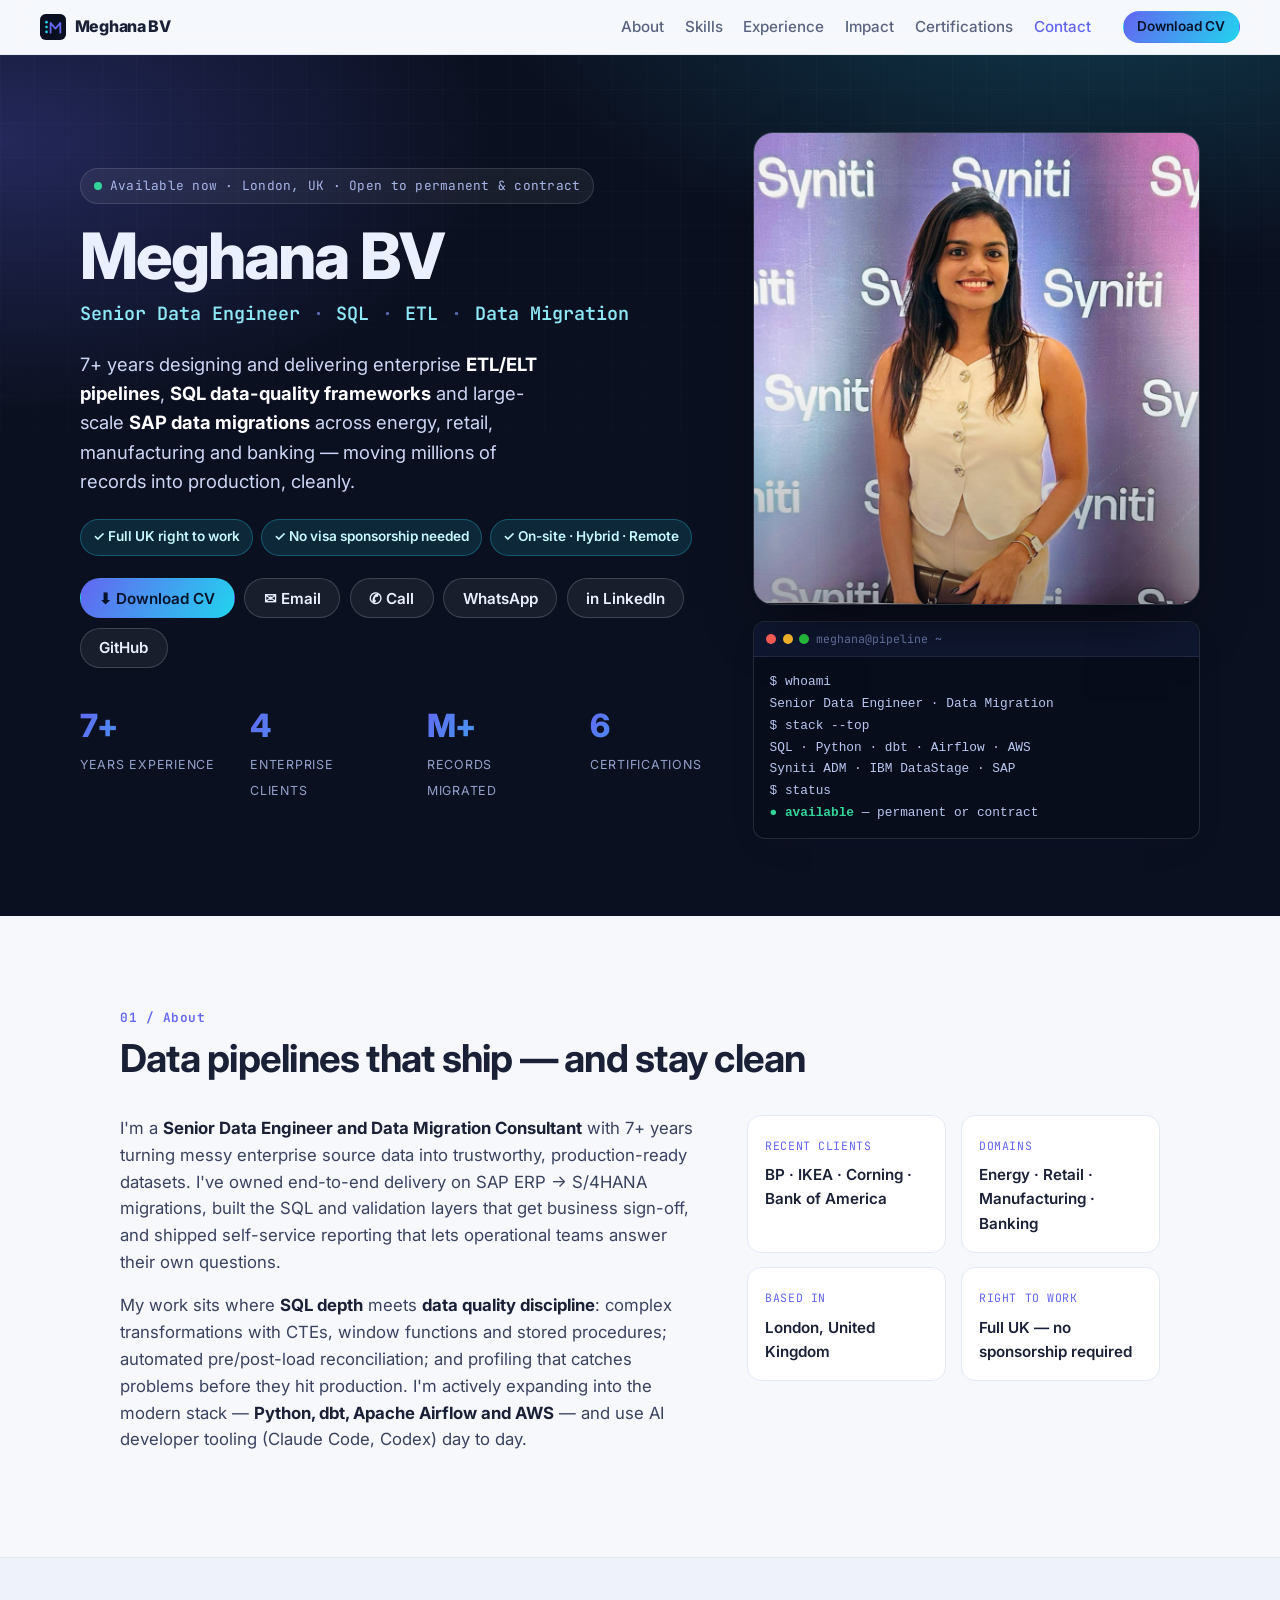
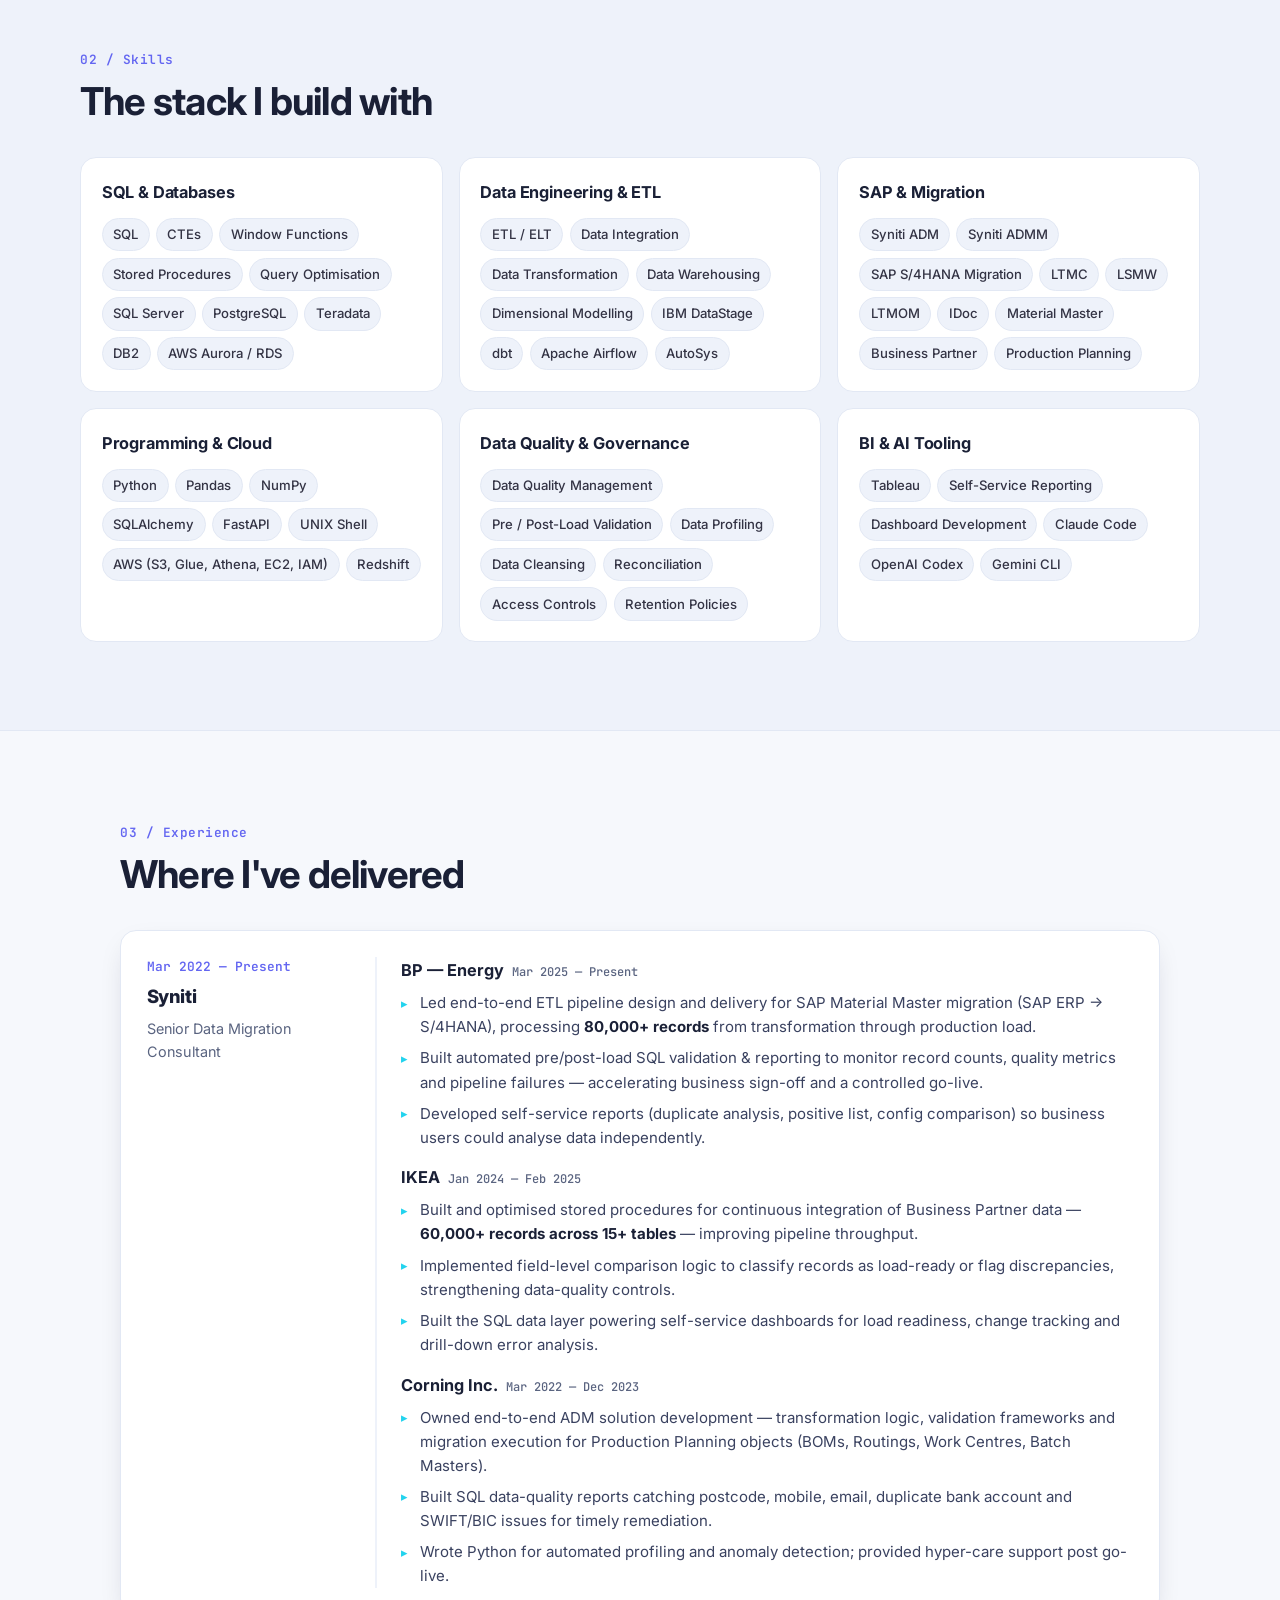
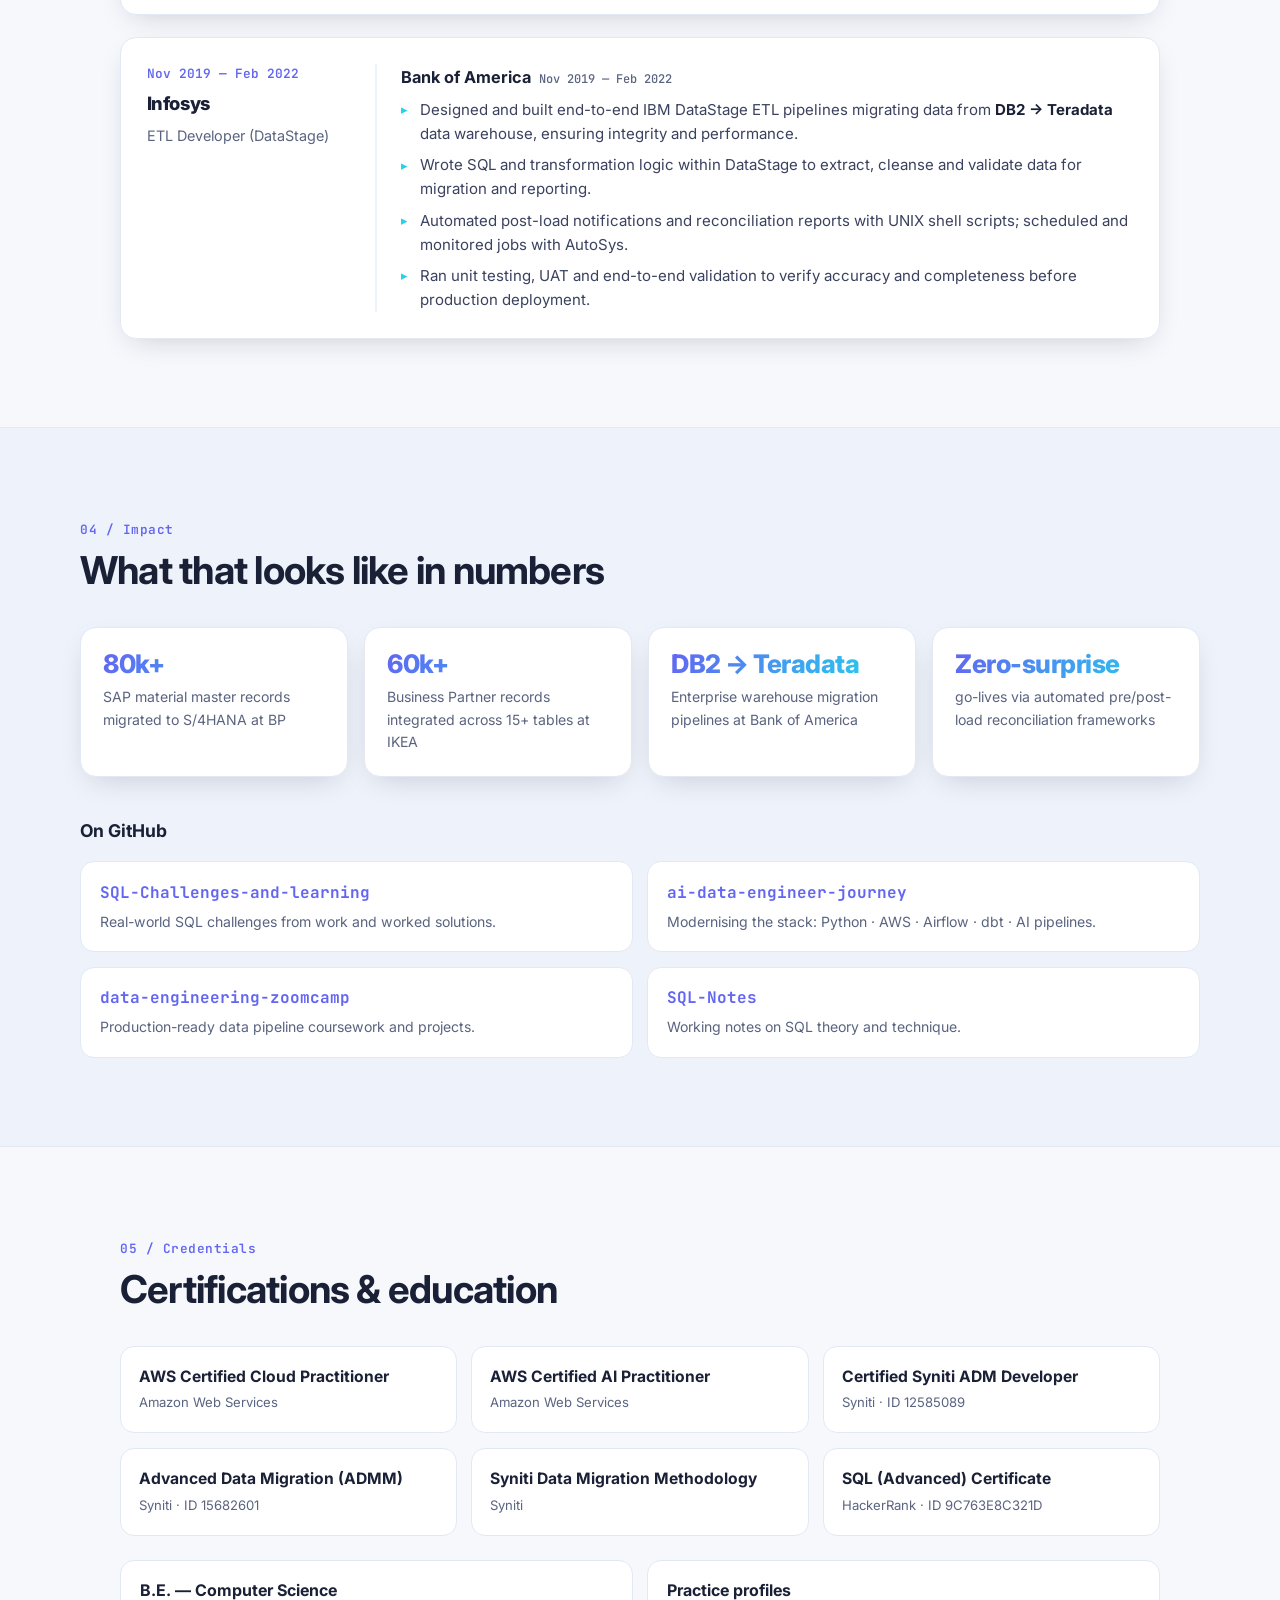
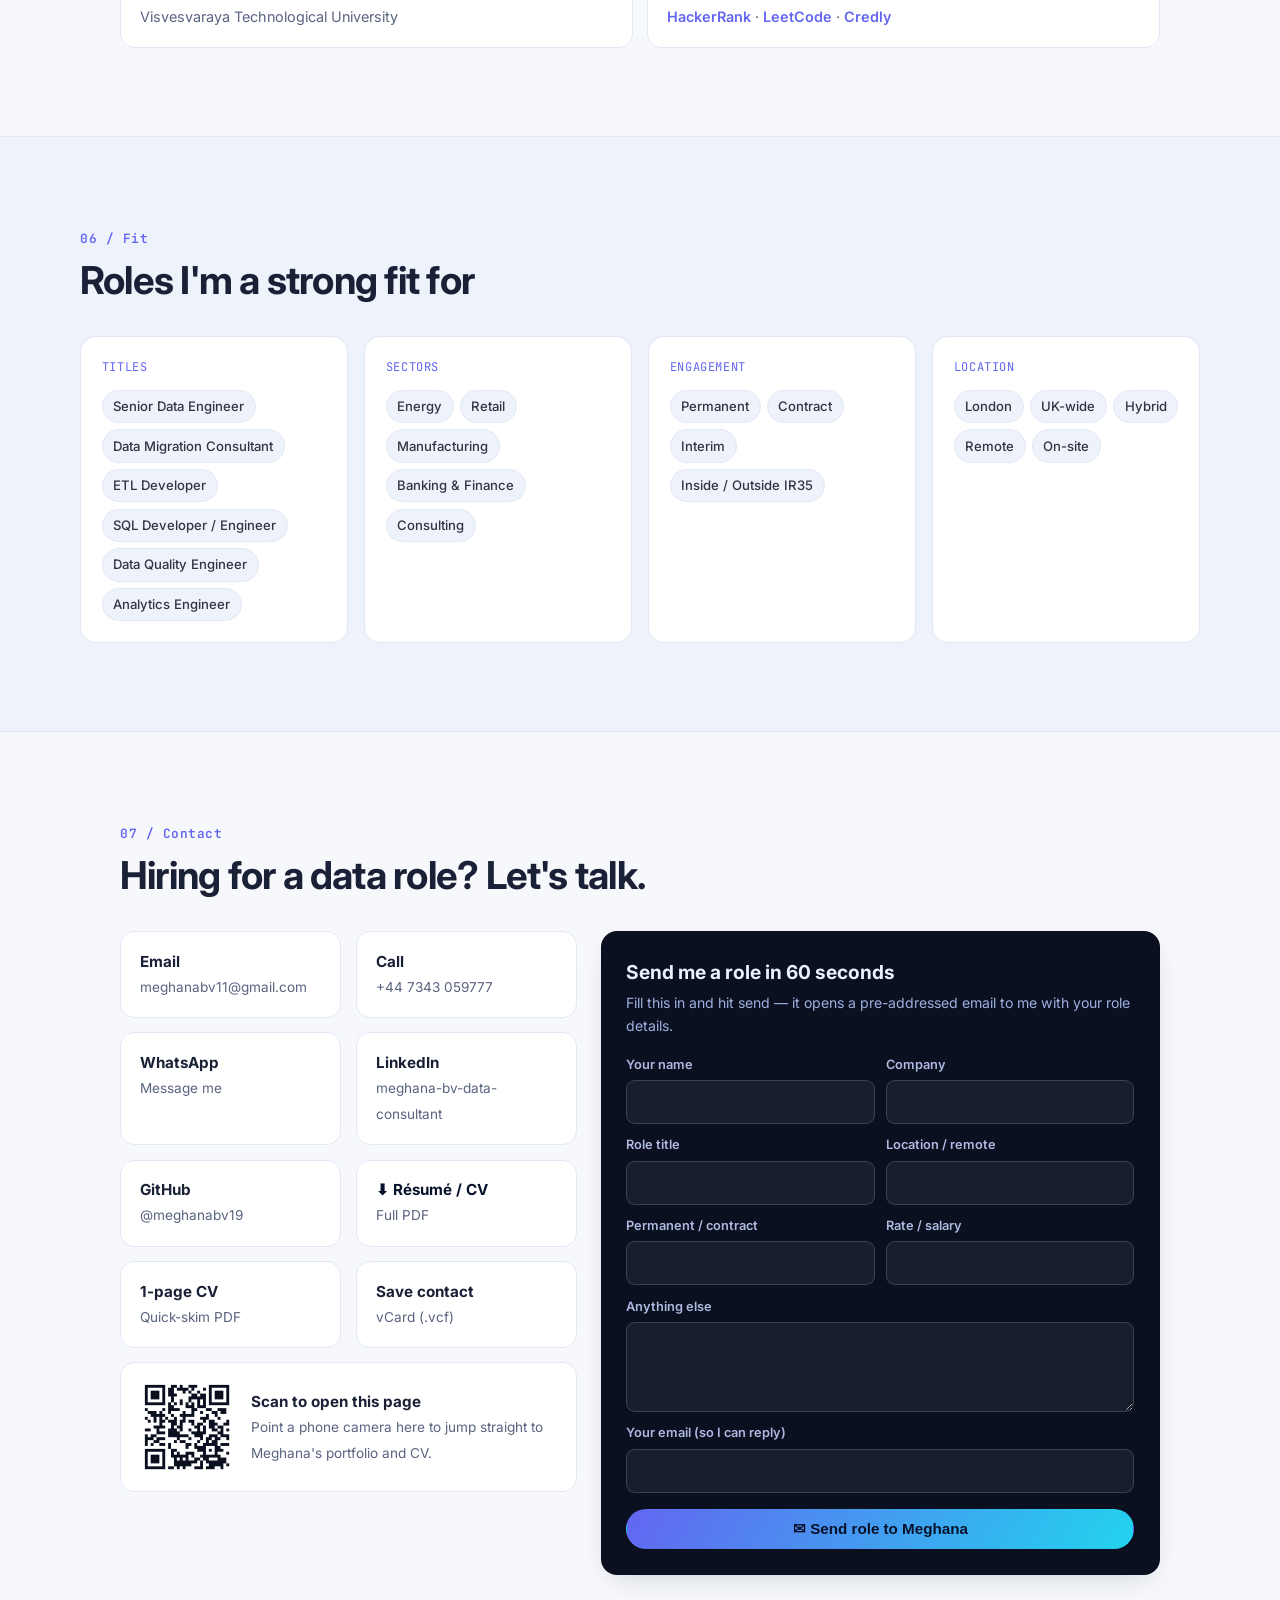
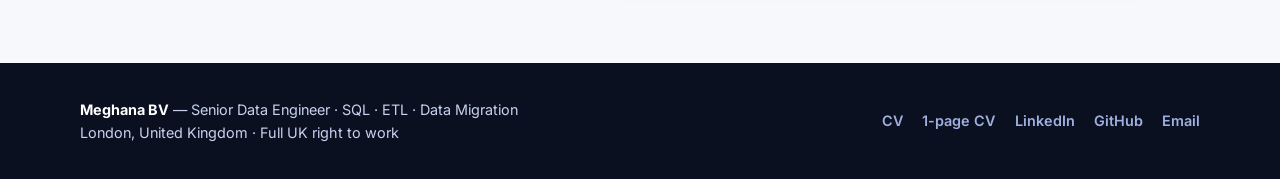
==== index.html @ e67a851d "Revert hero tagline to original wording (per request) Co-Authored-By: Claude Opus 4.8 <noreply@anthr" ====
<!doctype html>
<html lang="en">
<head>
  <meta charset="utf-8">
  <meta name="viewport" content="width=device-width, initial-scale=1">
  <meta name="theme-color" content="#0b1020">

  <title>Meghana BV | Senior Data Engineer — SQL · ETL · Data Migration | London</title>
  <meta name="description" content="Meghana BV — Senior Data Engineer & Data Migration Consultant, London. 7+ years building enterprise ETL/ELT pipelines, SQL data-quality frameworks and large-scale SAP data migrations (BP, IKEA, Corning, Bank of America). SQL, Python, dbt, Airflow, AWS, Syniti ADM, IBM DataStage. Full UK right to work — no visa sponsorship required. Available for permanent or contract roles UK-wide.">
  <meta name="author" content="Meghana BV">
  <meta name="keywords" content="Senior Data Engineer London, Data Migration Consultant London, ETL Developer London, SQL Engineer, SQL Developer, Data Engineer UK, Syniti ADM, Syniti ADMM, SAP Data Migration, SAP S/4HANA migration, IBM DataStage, dbt, Apache Airflow, AWS Glue, PostgreSQL, SQL Server, Teradata, Python data engineer, data quality engineer, data warehouse engineer, contract data engineer London, permanent data engineer, immediate start, no sponsorship required, Meghana BV, Meghana Bangalore Vijay Kumar">
  <link rel="canonical" href="https://meghanabv19.github.io/">

  <!-- Search engine verification — paste tokens between the quotes after registering -->
  <meta name="google-site-verification" content="PASTE_GOOGLE_SEARCH_CONSOLE_TOKEN">
  <meta name="msvalidate.01" content="PASTE_BING_WEBMASTER_TOKEN">

  <!-- Open Graph -->
  <meta property="og:type" content="profile">
  <meta property="og:title" content="Meghana BV — Senior Data Engineer (SQL · ETL · Data Migration)">
  <meta property="og:description" content="7+ years building enterprise ETL/ELT pipelines and large-scale SAP data migrations. SQL, Python, dbt, Airflow, AWS. London-based, full UK right to work. Open to permanent & contract roles.">
  <meta property="og:url" content="https://meghanabv19.github.io/">
  <meta property="og:image" content="https://meghanabv19.github.io/assets/icons/og-image.png">
  <meta property="og:image:type" content="image/png">
  <meta property="og:image:width" content="1200">
  <meta property="og:image:height" content="630">
  <meta property="og:image:alt" content="Meghana BV — Senior Data Engineer. SQL, ETL and enterprise data migration. London, open to opportunities.">
  <meta property="profile:first_name" content="Meghana">
  <meta property="profile:last_name" content="BV">
  <meta property="profile:username" content="meghanabv19">
  <meta property="og:locale" content="en_GB">
  <meta property="og:site_name" content="Meghana BV — Portfolio">

  <!-- Twitter -->
  <meta name="twitter:card" content="summary_large_image">
  <meta name="twitter:title" content="Meghana BV — Senior Data Engineer (SQL · ETL · Data Migration)">
  <meta name="twitter:description" content="7+ years of enterprise ETL/ELT pipelines and SAP data migration. SQL, Python, dbt, Airflow, AWS. London. Open to opportunities.">
  <meta name="twitter:image" content="https://meghanabv19.github.io/assets/icons/og-image.png">

  <link rel="icon" type="image/svg+xml" href="assets/icons/favicon.svg">
  <link rel="icon" type="image/png" sizes="32x32" href="assets/icons/favicon-32.png">
  <link rel="icon" href="favicon.ico" sizes="any">
  <link rel="apple-touch-icon" sizes="180x180" href="assets/icons/apple-touch-icon.png">
  <link rel="manifest" href="site.webmanifest">

  <!-- Search-engine signals -->
  <meta name="robots" content="index, follow, max-image-preview:large, max-snippet:-1, max-video-preview:-1">
  <meta name="googlebot" content="index, follow, max-image-preview:large, max-snippet:-1">
  <meta name="rating" content="General">
  <meta name="referrer" content="strict-origin-when-cross-origin">
  <meta name="language" content="English">
  <meta http-equiv="content-language" content="en-GB">
  <meta name="geo.region" content="GB-LND">
  <meta name="geo.placename" content="London, United Kingdom">
  <meta name="geo.position" content="51.5074;-0.1278">
  <meta name="ICBM" content="51.5074, -0.1278">

  <link rel="me" href="https://www.linkedin.com/in/meghana-bv-data-consultant/">
  <link rel="me" href="https://github.com/meghanabv19">
  <link rel="alternate" type="application/rss+xml" title="Meghana BV — availability feed" href="feed.xml">

  <link rel="preconnect" href="https://fonts.googleapis.com">
  <link rel="preconnect" href="https://fonts.gstatic.com" crossorigin>
  <link href="https://fonts.googleapis.com/css2?family=Inter:wght@400;500;600;700;800&family=JetBrains+Mono:wght@500;600;700&display=swap" rel="stylesheet">

  <link rel="stylesheet" href="styles.css?v=20260725c">

  <!-- JSON-LD: Person -->
  <script type="application/ld+json">
  {
    "@context": "https://schema.org",
    "@type": "Person",
    "@id": "https://meghanabv19.github.io/#meghana",
    "name": "Meghana BV",
    "givenName": "Meghana",
    "familyName": "BV",
    "alternateName": ["Meghana Bangalore Vijay Kumar", "Meghana B V"],
    "honorificSuffix": "BE (Computer Science)",
    "jobTitle": "Senior Data Engineer",
    "description": "Senior Data Engineer and Data Migration Consultant with 7+ years designing, building and optimising enterprise ETL/ELT pipelines, SQL data-quality frameworks and large-scale SAP data migrations across energy, retail, manufacturing and banking. Expert in SQL (CTEs, window functions, stored procedures, query optimisation) across SQL Server, PostgreSQL, Teradata and DB2. Skilled in Syniti ADM/ADMM, IBM DataStage, Python, dbt, Apache Airflow and AWS. Full right to work in the UK, no visa sponsorship required.",
    "image": "https://meghanabv19.github.io/assets/meghana-portrait.jpg",
    "email": "mailto:meghanabv11@gmail.com",
    "telephone": "+44-7343-059777",
    "url": "https://meghanabv19.github.io/",
    "gender": "Female",
    "nationality": { "@type": "Country", "name": "India" },
    "homeLocation": { "@type": "Place", "name": "London, United Kingdom" },
    "knowsLanguage": ["English", "Kannada", "Hindi"],
    "sameAs": [
      "https://www.linkedin.com/in/meghana-bv-data-consultant/",
      "https://github.com/meghanabv19",
      "https://www.credly.com/users/meghanabv/badges/credly",
      "https://www.hackerrank.com/profile/meghanabv11",
      "https://leetcode.com/u/meghanabv/"
    ],
    "worksFor": { "@type": "Organization", "name": "Syniti" },
    "alumniOf": { "@type": "EducationalOrganization", "name": "Visvesvaraya Technological University" },
    "knowsAbout": ["SQL", "ETL", "ELT", "Data Migration", "Data Warehousing", "Syniti ADM", "IBM DataStage", "SAP S/4HANA Migration", "Python", "dbt", "Apache Airflow", "AWS", "Data Quality", "Data Governance"],
    "address": { "@type": "PostalAddress", "addressLocality": "London", "addressCountry": "GB" }
  }
  </script>

  <!-- JSON-LD: the open candidate as a JobPosting-style seeking signal -->
  <script type="application/ld+json">
  {
    "@context": "https://schema.org",
    "@type": "WebSite",
    "url": "https://meghanabv19.github.io/",
    "name": "Meghana BV — Senior Data Engineer",
    "inLanguage": "en-GB",
    "about": { "@id": "https://meghanabv19.github.io/#meghana" }
  }
  </script>

  <!-- JSON-LD: FAQ (rich snippets for recruiter questions) -->
  <script type="application/ld+json">
  {
    "@context": "https://schema.org",
    "@type": "FAQPage",
    "mainEntity": [
      { "@type": "Question", "name": "Does Meghana need visa sponsorship to work in the UK?",
        "acceptedAnswer": { "@type": "Answer", "text": "No. Meghana has full right to work in the UK and does not require visa sponsorship." } },
      { "@type": "Question", "name": "How many years of experience does Meghana have?",
        "acceptedAnswer": { "@type": "Answer", "text": "7+ years across enterprise ETL/ELT development, SQL engineering and large-scale SAP data migration for BP, IKEA, Corning and Bank of America." } },
      { "@type": "Question", "name": "What are Meghana's core skills?",
        "acceptedAnswer": { "@type": "Answer", "text": "Advanced SQL (CTEs, window functions, stored procedures, query optimisation), ETL/ELT, Syniti ADM/ADMM, IBM DataStage, SAP data migration, Python, dbt, Apache Airflow and AWS." } },
      { "@type": "Question", "name": "Is Meghana open to contract or permanent roles?",
        "acceptedAnswer": { "@type": "Answer", "text": "Both. Meghana is open to permanent and contract data engineering roles across the UK, on-site, hybrid or remote." } }
    ]
  }
  </script>
</head>
<body>

<!-- NAV -->
<header class="nav" id="top">
  <a class="nav__brand" href="#top">
    <span class="nav__logo" aria-hidden="true">
      <svg viewBox="0 0 64 64" width="26" height="26"><rect width="64" height="64" rx="14" fill="#0b1020"/><circle cx="16" cy="20" r="3.2" fill="#22d3ee"/><circle cx="16" cy="32" r="3.2" fill="#22d3ee"/><circle cx="16" cy="44" r="3.2" fill="#22d3ee"/><path d="M26 46 V22 L38 36 L50 22 V46" fill="none" stroke="#6366f1" stroke-width="4.4" stroke-linecap="round" stroke-linejoin="round"/></svg>
    </span>
    <span>Meghana BV</span>
  </a>
  <nav class="nav__links" aria-label="Primary">
    <a href="#about">About</a>
    <a href="#skills">Skills</a>
    <a href="#experience">Experience</a>
    <a href="#impact">Impact</a>
    <a href="#certs">Certifications</a>
    <a href="#contact">Contact</a>
  </nav>
  <a class="btn btn--sm btn--accent" href="cv/Meghana-BV-CV.pdf" download>Download CV</a>
</header>

<main>

  <!-- HERO -->
  <section class="hero">
    <div class="hero__grid">
      <div class="hero__intro">
        <p class="eyebrow"><span class="dot"></span> Available now · London, UK · Open to permanent &amp; contract</p>
        <h1>Meghana BV</h1>
        <p class="hero__title">Senior Data Engineer <span>·</span> SQL <span>·</span> ETL <span>·</span> Data Migration</p>
        <p class="hero__lede">
          7+ years designing and delivering enterprise <strong>ETL/ELT pipelines</strong>,
          <strong>SQL data-quality frameworks</strong> and large-scale <strong>SAP data migrations</strong>
          across energy, retail, manufacturing and banking — moving millions of records into production, cleanly.
        </p>

        <ul class="badges">
          <li>✓ Full UK right to work</li>
          <li>✓ No visa sponsorship needed</li>
          <li>✓ On-site · Hybrid · Remote</li>
        </ul>

        <div class="cta-row">
          <a class="btn btn--accent" href="cv/Meghana-BV-CV.pdf" download>⬇ Download CV</a>
          <a class="btn" href="mailto:meghanabv11@gmail.com?subject=Data%20Engineering%20role%20for%20Meghana">✉ Email</a>
          <a class="btn" href="tel:+447343059777">✆ Call</a>
          <a class="btn" href="https://wa.me/447343059777?text=Hi%20Meghana%2C%20we%27re%20hiring%20for%20a%20data%20role" target="_blank" rel="noopener">WhatsApp</a>
          <a class="btn" href="https://www.linkedin.com/in/meghana-bv-data-consultant/" target="_blank" rel="noopener">in LinkedIn</a>
          <a class="btn" href="https://github.com/meghanabv19" target="_blank" rel="noopener">GitHub</a>
        </div>

        <div class="stats">
          <div class="stat"><b>7+</b><span>years experience</span></div>
          <div class="stat"><b>4</b><span>enterprise clients</span></div>
          <div class="stat"><b>M+</b><span>records migrated</span></div>
          <div class="stat"><b>6</b><span>certifications</span></div>
        </div>
      </div>

      <aside class="hero__aside">
        <figure class="portrait">
          <img src="assets/meghana-portrait.jpg" alt="Meghana BV, Senior Data Engineer" width="946" height="1000" fetchpriority="high">
        </figure>
        <div class="terminal" aria-hidden="true">
          <div class="terminal__bar"><span></span><span></span><span></span> meghana@pipeline ~ </div>
<pre class="terminal__body">$ whoami
Senior Data Engineer · Data Migration
$ stack --top
SQL · Python · dbt · Airflow · AWS
Syniti ADM · IBM DataStage · SAP
$ status
<span class="ok">● available</span> — permanent or contract</pre>
        </div>
      </aside>
    </div>
  </section>

  <!-- ABOUT -->
  <section id="about" class="section">
    <div class="section__head">
      <span class="kicker">01 / About</span>
      <h2>Data pipelines that ship — and stay clean</h2>
    </div>
    <div class="about">
      <div class="about__lede">
        <p>
          I'm a <strong>Senior Data Engineer and Data Migration Consultant</strong> with 7+ years turning messy
          enterprise source data into trustworthy, production-ready datasets. I've owned end-to-end delivery on
          SAP ERP → S/4HANA migrations, built the SQL and validation layers that get business sign-off, and shipped
          self-service reporting that lets operational teams answer their own questions.
        </p>
        <p>
          My work sits where <strong>SQL depth</strong> meets <strong>data quality discipline</strong>: complex
          transformations with CTEs, window functions and stored procedures; automated pre/post-load reconciliation;
          and profiling that catches problems before they hit production. I'm actively expanding into the modern
          stack — <strong>Python, dbt, Apache Airflow and AWS</strong> — and use AI developer tooling
          (Claude Code, Codex) day to day.
        </p>
      </div>
      <div class="about__cards">
        <div class="mini">
          <span class="mini__label">Recent clients</span>
          <p>BP · IKEA · Corning · Bank of America</p>
        </div>
        <div class="mini">
          <span class="mini__label">Domains</span>
          <p>Energy · Retail · Manufacturing · Banking</p>
        </div>
        <div class="mini">
          <span class="mini__label">Based in</span>
          <p>London, United Kingdom</p>
        </div>
        <div class="mini">
          <span class="mini__label">Right to work</span>
          <p>Full UK — no sponsorship required</p>
        </div>
      </div>
    </div>
  </section>

  <!-- SKILLS -->
  <section id="skills" class="section section--alt">
    <div class="section__head">
      <span class="kicker">02 / Skills</span>
      <h2>The stack I build with</h2>
    </div>
    <div class="skills">
      <div class="skillcard">
        <h3>SQL &amp; Databases</h3>
        <ul class="pills">
          <li>SQL</li><li>CTEs</li><li>Window Functions</li><li>Stored Procedures</li><li>Query Optimisation</li>
          <li>SQL Server</li><li>PostgreSQL</li><li>Teradata</li><li>DB2</li><li>AWS Aurora / RDS</li>
        </ul>
      </div>
      <div class="skillcard">
        <h3>Data Engineering &amp; ETL</h3>
        <ul class="pills">
          <li>ETL / ELT</li><li>Data Integration</li><li>Data Transformation</li><li>Data Warehousing</li>
          <li>Dimensional Modelling</li><li>IBM DataStage</li><li>dbt</li><li>Apache Airflow</li><li>AutoSys</li>
        </ul>
      </div>
      <div class="skillcard">
        <h3>SAP &amp; Migration</h3>
        <ul class="pills">
          <li>Syniti ADM</li><li>Syniti ADMM</li><li>SAP S/4HANA Migration</li><li>LTMC</li><li>LSMW</li>
          <li>LTMOM</li><li>IDoc</li><li>Material Master</li><li>Business Partner</li><li>Production Planning</li>
        </ul>
      </div>
      <div class="skillcard">
        <h3>Programming &amp; Cloud</h3>
        <ul class="pills">
          <li>Python</li><li>Pandas</li><li>NumPy</li><li>SQLAlchemy</li><li>FastAPI</li>
          <li>UNIX Shell</li><li>AWS (S3, Glue, Athena, EC2, IAM)</li><li>Redshift</li>
        </ul>
      </div>
      <div class="skillcard">
        <h3>Data Quality &amp; Governance</h3>
        <ul class="pills">
          <li>Data Quality Management</li><li>Pre / Post-Load Validation</li><li>Data Profiling</li>
          <li>Data Cleansing</li><li>Reconciliation</li><li>Access Controls</li><li>Retention Policies</li>
        </ul>
      </div>
      <div class="skillcard">
        <h3>BI &amp; AI Tooling</h3>
        <ul class="pills">
          <li>Tableau</li><li>Self-Service Reporting</li><li>Dashboard Development</li>
          <li>Claude Code</li><li>OpenAI Codex</li><li>Gemini CLI</li>
        </ul>
      </div>
    </div>
  </section>

  <!-- EXPERIENCE -->
  <section id="experience" class="section">
    <div class="section__head">
      <span class="kicker">03 / Experience</span>
      <h2>Where I've delivered</h2>
    </div>
    <div class="timeline">

      <article class="tl">
        <div class="tl__meta">
          <span class="tl__date">Mar 2022 — Present</span>
          <span class="tl__co">Syniti</span>
          <span class="tl__role">Senior Data Migration Consultant</span>
        </div>
        <div class="tl__body">
          <h3>BP — Energy <span class="tl__when">Mar 2025 — Present</span></h3>
          <ul>
            <li>Led end-to-end ETL pipeline design and delivery for SAP Material Master migration (SAP ERP → S/4HANA), processing <strong>80,000+ records</strong> from transformation through production load.</li>
            <li>Built automated pre/post-load SQL validation &amp; reporting to monitor record counts, quality metrics and pipeline failures — accelerating business sign-off and a controlled go-live.</li>
            <li>Developed self-service reports (duplicate analysis, positive list, config comparison) so business users could analyse data independently.</li>
          </ul>
          <h3>IKEA <span class="tl__when">Jan 2024 — Feb 2025</span></h3>
          <ul>
            <li>Built and optimised stored procedures for continuous integration of Business Partner data — <strong>60,000+ records across 15+ tables</strong> — improving pipeline throughput.</li>
            <li>Implemented field-level comparison logic to classify records as load-ready or flag discrepancies, strengthening data-quality controls.</li>
            <li>Built the SQL data layer powering self-service dashboards for load readiness, change tracking and drill-down error analysis.</li>
          </ul>
          <h3>Corning Inc. <span class="tl__when">Mar 2022 — Dec 2023</span></h3>
          <ul>
            <li>Owned end-to-end ADM solution development — transformation logic, validation frameworks and migration execution for Production Planning objects (BOMs, Routings, Work Centres, Batch Masters).</li>
            <li>Built SQL data-quality reports catching postcode, mobile, email, duplicate bank account and SWIFT/BIC issues for timely remediation.</li>
            <li>Wrote Python for automated profiling and anomaly detection; provided hyper-care support post go-live.</li>
          </ul>
        </div>
      </article>

      <article class="tl">
        <div class="tl__meta">
          <span class="tl__date">Nov 2019 — Feb 2022</span>
          <span class="tl__co">Infosys</span>
          <span class="tl__role">ETL Developer (DataStage)</span>
        </div>
        <div class="tl__body">
          <h3>Bank of America <span class="tl__when">Nov 2019 — Feb 2022</span></h3>
          <ul>
            <li>Designed and built end-to-end IBM DataStage ETL pipelines migrating data from <strong>DB2 → Teradata</strong> data warehouse, ensuring integrity and performance.</li>
            <li>Wrote SQL and transformation logic within DataStage to extract, cleanse and validate data for migration and reporting.</li>
            <li>Automated post-load notifications and reconciliation reports with UNIX shell scripts; scheduled and monitored jobs with AutoSys.</li>
            <li>Ran unit testing, UAT and end-to-end validation to verify accuracy and completeness before production deployment.</li>
          </ul>
        </div>
      </article>

    </div>
  </section>

  <!-- IMPACT -->
  <section id="impact" class="section section--alt">
    <div class="section__head">
      <span class="kicker">04 / Impact</span>
      <h2>What that looks like in numbers</h2>
    </div>
    <div class="impact">
      <div class="metric"><b>80k+</b><p>SAP material master records migrated to S/4HANA at BP</p></div>
      <div class="metric"><b>60k+</b><p>Business Partner records integrated across 15+ tables at IKEA</p></div>
      <div class="metric"><b>DB2 → Teradata</b><p>Enterprise warehouse migration pipelines at Bank of America</p></div>
      <div class="metric"><b>Zero-surprise</b><p>go-lives via automated pre/post-load reconciliation frameworks</p></div>
    </div>

    <div class="repos">
      <h3 class="repos__title">On GitHub</h3>
      <div class="repos__grid">
        <a class="repo" href="https://github.com/meghanabv19/SQL-Challenges-and-learning" target="_blank" rel="noopener">
          <span class="repo__name">SQL-Challenges-and-learning</span>
          <span class="repo__desc">Real-world SQL challenges from work and worked solutions.</span>
        </a>
        <a class="repo" href="https://github.com/meghanabv19/ai-data-engineer-journey" target="_blank" rel="noopener">
          <span class="repo__name">ai-data-engineer-journey</span>
          <span class="repo__desc">Modernising the stack: Python · AWS · Airflow · dbt · AI pipelines.</span>
        </a>
        <a class="repo" href="https://github.com/meghanabv19/data-engineering-zoomcamp" target="_blank" rel="noopener">
          <span class="repo__name">data-engineering-zoomcamp</span>
          <span class="repo__desc">Production-ready data pipeline coursework and projects.</span>
        </a>
        <a class="repo" href="https://github.com/meghanabv19/SQL-Notes" target="_blank" rel="noopener">
          <span class="repo__name">SQL-Notes</span>
          <span class="repo__desc">Working notes on SQL theory and technique.</span>
        </a>
      </div>
    </div>
  </section>

  <!-- CERTIFICATIONS -->
  <section id="certs" class="section">
    <div class="section__head">
      <span class="kicker">05 / Credentials</span>
      <h2>Certifications &amp; education</h2>
    </div>
    <div class="certs">
      <a class="cert" href="https://www.credly.com/users/meghanabv/badges/credly" target="_blank" rel="noopener">
        <span class="cert__body"><b>AWS Certified Cloud Practitioner</b><i>Amazon Web Services</i></span></a>
      <a class="cert" href="https://www.credly.com/users/meghanabv/badges/credly" target="_blank" rel="noopener">
        <span class="cert__body"><b>AWS Certified AI Practitioner</b><i>Amazon Web Services</i></span></a>
      <a class="cert" href="https://www.credly.com/users/meghanabv/badges/credly" target="_blank" rel="noopener">
        <span class="cert__body"><b>Certified Syniti ADM Developer</b><i>Syniti · ID 12585089</i></span></a>
      <a class="cert" href="https://www.credly.com/users/meghanabv/badges/credly" target="_blank" rel="noopener">
        <span class="cert__body"><b>Advanced Data Migration (ADMM)</b><i>Syniti · ID 15682601</i></span></a>
      <a class="cert" href="https://www.credly.com/users/meghanabv/badges/credly" target="_blank" rel="noopener">
        <span class="cert__body"><b>Syniti Data Migration Methodology</b><i>Syniti</i></span></a>
      <a class="cert" href="https://www.hackerrank.com/profile/meghanabv11" target="_blank" rel="noopener">
        <span class="cert__body"><b>SQL (Advanced) Certificate</b><i>HackerRank · ID 9C763E8C321D</i></span></a>
    </div>
    <div class="edu">
      <div class="edu__card">
        <b>B.E. — Computer Science</b>
        <span>Visvesvaraya Technological University</span>
      </div>
      <div class="edu__card">
        <b>Practice profiles</b>
        <span>
          <a href="https://www.hackerrank.com/profile/meghanabv11" target="_blank" rel="noopener">HackerRank</a> ·
          <a href="https://leetcode.com/u/meghanabv/" target="_blank" rel="noopener">LeetCode</a> ·
          <a href="https://www.credly.com/users/meghanabv/badges/credly" target="_blank" rel="noopener">Credly</a>
        </span>
      </div>
    </div>
  </section>

  <!-- FIT -->
  <section class="section section--alt">
    <div class="section__head">
      <span class="kicker">06 / Fit</span>
      <h2>Roles I'm a strong fit for</h2>
    </div>
    <div class="fit">
      <div class="fit__col">
        <span class="fit__label">Titles</span>
        <ul class="pills">
          <li>Senior Data Engineer</li><li>Data Migration Consultant</li><li>ETL Developer</li>
          <li>SQL Developer / Engineer</li><li>Data Quality Engineer</li><li>Analytics Engineer</li>
        </ul>
      </div>
      <div class="fit__col">
        <span class="fit__label">Sectors</span>
        <ul class="pills">
          <li>Energy</li><li>Retail</li><li>Manufacturing</li><li>Banking &amp; Finance</li><li>Consulting</li>
        </ul>
      </div>
      <div class="fit__col">
        <span class="fit__label">Engagement</span>
        <ul class="pills">
          <li>Permanent</li><li>Contract</li><li>Interim</li><li>Inside / Outside IR35</li>
        </ul>
      </div>
      <div class="fit__col">
        <span class="fit__label">Location</span>
        <ul class="pills">
          <li>London</li><li>UK-wide</li><li>Hybrid</li><li>Remote</li><li>On-site</li>
        </ul>
      </div>
    </div>
  </section>

  <!-- CONTACT -->
  <section id="contact" class="section">
    <div class="section__head">
      <span class="kicker">07 / Contact</span>
      <h2>Hiring for a data role? Let's talk.</h2>
    </div>

    <div class="contact">
      <div class="contact__left">
      <div class="contact__cards">
        <a class="ccard" href="mailto:meghanabv11@gmail.com?subject=Data%20Engineering%20role%20for%20Meghana"><b>Email</b><span>meghanabv11@gmail.com</span></a>
        <a class="ccard" href="tel:+447343059777"><b>Call</b><span>+44 7343 059777</span></a>
        <a class="ccard" href="https://wa.me/447343059777?text=Hi%20Meghana%2C%20we%27re%20hiring" target="_blank" rel="noopener"><b>WhatsApp</b><span>Message me</span></a>
        <a class="ccard" href="https://www.linkedin.com/in/meghana-bv-data-consultant/" target="_blank" rel="noopener"><b>LinkedIn</b><span>meghana-bv-data-consultant</span></a>
        <a class="ccard" href="https://github.com/meghanabv19" target="_blank" rel="noopener"><b>GitHub</b><span>@meghanabv19</span></a>
        <a class="ccard ccard--accent" href="cv/Meghana-BV-CV.pdf" download><b>⬇ Résumé / CV</b><span>Full PDF</span></a>
        <a class="ccard" href="cv/Meghana-BV-CV-1page.pdf" download><b>1-page CV</b><span>Quick-skim PDF</span></a>
        <a class="ccard" href="assets/Meghana-BV.vcf" download><b>Save contact</b><span>vCard (.vcf)</span></a>
      </div>

      <div class="qr">
        <img src="assets/icons/qr-portfolio.png" alt="QR code linking to Meghana BV's portfolio" width="120" height="120">
        <div>
          <b>Scan to open this page</b>
          <span>Point a phone camera here to jump straight to Meghana's portfolio and CV.</span>
        </div>
      </div>
      </div>

      <form class="roleform" id="roleForm">
        <h3>Send me a role in 60 seconds</h3>
        <p class="roleform__hint">Fill this in and hit send — it opens a pre-addressed email to me with your role details.</p>
        <div class="roleform__grid">
          <label>Your name<input type="text" name="name" required></label>
          <label>Company<input type="text" name="company" required></label>
          <label>Role title<input type="text" name="role" required></label>
          <label>Location / remote<input type="text" name="location"></label>
          <label>Permanent / contract<input type="text" name="type"></label>
          <label>Rate / salary<input type="text" name="rate"></label>
        </div>
        <label class="roleform__full">Anything else<textarea name="notes" rows="3"></textarea></label>
        <label class="roleform__full">Your email (so I can reply)<input type="email" name="reply" required></label>
        <button type="submit" class="btn btn--accent">✉ Send role to Meghana</button>
      </form>
    </div>
  </section>

</main>

<footer class="footer">
  <div class="footer__inner">
    <div>
      <strong>Meghana BV</strong> — Senior Data Engineer · SQL · ETL · Data Migration<br>
      London, United Kingdom · Full UK right to work
    </div>
    <div class="footer__links">
      <a href="cv/Meghana-BV-CV.pdf" download>CV</a>
      <a href="cv/Meghana-BV-CV-1page.pdf" download>1-page CV</a>
      <a href="https://www.linkedin.com/in/meghana-bv-data-consultant/" target="_blank" rel="noopener">LinkedIn</a>
      <a href="https://github.com/meghanabv19" target="_blank" rel="noopener">GitHub</a>
      <a href="mailto:meghanabv11@gmail.com">Email</a>
    </div>
  </div>
</footer>

<script src="script.js?v=20260725c"></script>
</body>
</html>
---- styles.css ----
/* ============================================================
   Meghana BV — Senior Data Engineer portfolio
   Palette: midnight + indigo→cyan data accent
   ============================================================ */
:root{
  --ink:#0b1020;
  --ink-2:#111834;
  --ink-3:#1b2444;
  --panel:#ffffff;
  --bg:#f6f8fc;
  --bg-alt:#eef2fa;
  --text:#1a2036;
  --muted:#5a6480;
  --line:#e2e8f4;
  --accent:#6366f1;
  --accent-2:#22d3ee;
  --accent-ink:#0b1020;
  --grad:linear-gradient(120deg,#6366f1 0%,#22d3ee 100%);
  --radius:16px;
  --shadow:0 10px 30px -12px rgba(17,24,52,.22);
  --maxw:1120px;
}
*{margin:0;padding:0;box-sizing:border-box}
html{scroll-behavior:smooth}
body{
  font-family:'Inter',-apple-system,BlinkMacSystemFont,'Segoe UI',sans-serif;
  color:var(--text);background:var(--bg);line-height:1.6;
  -webkit-font-smoothing:antialiased;overflow-x:hidden;
}
a{color:inherit;text-decoration:none}
img{max-width:100%;display:block}
.mono{font-family:'JetBrains Mono',ui-monospace,monospace}

/* ---------- Buttons ---------- */
.btn{
  display:inline-flex;align-items:center;gap:.45em;
  padding:.72rem 1.15rem;border-radius:999px;
  font-weight:600;font-size:.95rem;line-height:1;
  border:1.5px solid var(--line);background:#fff;color:var(--text);
  transition:transform .15s ease,box-shadow .15s ease,border-color .15s,background .15s;
  white-space:nowrap;
}
.btn:hover{transform:translateY(-2px);box-shadow:var(--shadow);border-color:#c7d0e6}
.btn--accent{background:var(--grad);border-color:transparent;color:#07122b}
.btn--accent:hover{box-shadow:0 12px 26px -8px rgba(99,102,241,.55)}
.btn--sm{padding:.5rem .85rem;font-size:.85rem}

/* ---------- Nav ---------- */
.nav{
  position:sticky;top:0;z-index:50;
  display:flex;align-items:center;gap:1.5rem;
  padding:.7rem clamp(1rem,4vw,2.5rem);
  background:rgba(246,248,252,.82);backdrop-filter:saturate(160%) blur(12px);
  border-bottom:1px solid var(--line);
}
.nav__brand{display:flex;align-items:center;gap:.55rem;font-weight:800;letter-spacing:-.02em}
.nav__logo{display:inline-flex}
.nav__links{display:flex;gap:1.3rem;margin-left:auto;font-weight:500;font-size:.95rem}
.nav__links a{color:var(--muted);transition:color .15s}
.nav__links a:hover{color:var(--accent)}
.nav .btn{margin-left:.5rem}

/* ---------- Hero ---------- */
.hero{
  position:relative;color:#eaf0ff;
  background:
    radial-gradient(1000px 500px at 85% -10%,rgba(34,211,238,.22),transparent 60%),
    radial-gradient(900px 500px at 0% 10%,rgba(99,102,241,.28),transparent 55%),
    var(--ink);
  padding:clamp(2.5rem,6vw,5rem) clamp(1rem,4vw,2.5rem) clamp(3rem,6vw,5.5rem);
  overflow:hidden;
}
.hero::before{
  content:"";position:absolute;inset:0;pointer-events:none;opacity:.5;
  background-image:linear-gradient(rgba(255,255,255,.04) 1px,transparent 1px),
                   linear-gradient(90deg,rgba(255,255,255,.04) 1px,transparent 1px);
  background-size:34px 34px;mask-image:linear-gradient(180deg,#000,transparent 80%);
}
.hero__grid{
  position:relative;max-width:var(--maxw);margin:0 auto;
  display:grid;grid-template-columns:1.25fr .9fr;gap:clamp(1.5rem,4vw,3.5rem);align-items:center;
}
.eyebrow{
  display:inline-flex;align-items:center;gap:.5rem;
  font-family:'JetBrains Mono',monospace;font-size:.8rem;letter-spacing:.02em;
  color:#a9b6e8;background:rgba(255,255,255,.06);border:1px solid rgba(255,255,255,.12);
  padding:.4rem .8rem;border-radius:999px;margin-bottom:1.2rem;
}
.dot{width:8px;height:8px;border-radius:50%;background:#34d399;box-shadow:0 0 0 0 rgba(52,211,153,.6);animation:pulse 2s infinite}
@keyframes pulse{0%{box-shadow:0 0 0 0 rgba(52,211,153,.55)}70%{box-shadow:0 0 0 10px rgba(52,211,153,0)}100%{box-shadow:0 0 0 0 rgba(52,211,153,0)}}
.hero h1{font-size:clamp(2.6rem,6vw,4rem);line-height:1.02;letter-spacing:-.03em;font-weight:800}
.hero__title{
  font-family:'JetBrains Mono',monospace;margin-top:.7rem;
  font-size:clamp(.95rem,2vw,1.15rem);color:#8ee7f5;font-weight:600;
}
.hero__title span{color:#5566a8;margin:0 .1rem}
.hero__lede{margin-top:1.3rem;font-size:clamp(1rem,1.6vw,1.15rem);color:#cdd6f4;max-width:40ch}
.hero__lede strong{color:#fff;font-weight:700}
.badges{list-style:none;display:flex;flex-wrap:wrap;gap:.5rem;margin:1.4rem 0}
.badges li{font-size:.85rem;font-weight:600;color:#c7f9ff;background:rgba(34,211,238,.12);border:1px solid rgba(34,211,238,.3);padding:.4rem .75rem;border-radius:999px}
.cta-row{display:flex;flex-wrap:wrap;gap:.6rem;margin-top:.4rem}
.cta-row .btn{background:rgba(255,255,255,.06);border-color:rgba(255,255,255,.16);color:#eaf0ff}
.cta-row .btn:hover{background:rgba(255,255,255,.12)}
.cta-row .btn--accent{background:var(--grad);border-color:transparent;color:#07122b}
.stats{display:grid;grid-template-columns:repeat(4,auto);gap:clamp(1rem,3vw,2.2rem);margin-top:2rem;justify-content:start}
.stat b{display:block;font-size:clamp(1.5rem,3vw,2rem);font-weight:800;background:var(--grad);-webkit-background-clip:text;background-clip:text;color:transparent;letter-spacing:-.02em}
.stat span{font-size:.78rem;color:#93a0c8;text-transform:uppercase;letter-spacing:.06em}

.hero__aside{display:flex;flex-direction:column;gap:1rem}
.portrait{position:relative;border-radius:20px;overflow:hidden;border:1px solid rgba(255,255,255,.14);box-shadow:0 30px 60px -25px rgba(0,0,0,.7)}
.portrait::after{content:"";position:absolute;inset:0;background:linear-gradient(180deg,transparent 55%,rgba(11,16,32,.35))}
.portrait img{width:100%;height:100%;object-fit:cover;object-position:center 22%}
.terminal{background:#080d1c;border:1px solid rgba(255,255,255,.12);border-radius:12px;overflow:hidden;font-family:'JetBrains Mono',monospace;box-shadow:var(--shadow)}
.terminal__bar{display:flex;align-items:center;gap:.4rem;padding:.5rem .8rem;background:#0f1730;color:#6b78a8;font-size:.72rem;border-bottom:1px solid rgba(255,255,255,.08)}
.terminal__bar span{width:10px;height:10px;border-radius:50%;background:#2a3560}
.terminal__bar span:nth-child(1){background:#ff5f57}.terminal__bar span:nth-child(2){background:#febc2e}.terminal__bar span:nth-child(3){background:#28c840}
.terminal__body{padding:.9rem 1rem;font-size:.8rem;line-height:1.7;color:#b9c6ef;white-space:pre-wrap}
.terminal__body .ok{color:#34d399;font-weight:700}

/* ---------- Sections ---------- */
.section{max-width:var(--maxw);margin:0 auto;padding:clamp(3rem,7vw,5.5rem) clamp(1rem,4vw,2.5rem)}
.section--alt{max-width:none;background:var(--bg-alt);border-block:1px solid var(--line)}
.section--alt > *{max-width:var(--maxw);margin-inline:auto}
.section__head{margin-bottom:2.2rem}
.kicker{font-family:'JetBrains Mono',monospace;font-size:.8rem;font-weight:600;color:var(--accent);letter-spacing:.04em}
.section__head h2{font-size:clamp(1.6rem,3.5vw,2.4rem);letter-spacing:-.02em;margin-top:.5rem;line-height:1.1}

/* ---------- About ---------- */
.about{display:grid;grid-template-columns:1.4fr 1fr;gap:clamp(1.5rem,4vw,3rem);align-items:start}
.about__lede p{margin-bottom:1rem;color:#3a4260;font-size:1.05rem}
.about__lede strong{color:var(--text)}
.about__cards{display:grid;grid-template-columns:1fr 1fr;gap:.9rem}
.mini{background:#fff;border:1px solid var(--line);border-radius:14px;padding:1rem 1.1rem}
.mini__label{font-family:'JetBrains Mono',monospace;font-size:.72rem;text-transform:uppercase;letter-spacing:.05em;color:var(--accent)}
.mini p{margin-top:.35rem;font-weight:600;font-size:.95rem}

/* ---------- Skills ---------- */
.skills{display:grid;grid-template-columns:repeat(3,1fr);gap:1rem}
.skillcard{background:#fff;border:1px solid var(--line);border-radius:var(--radius);padding:1.3rem;transition:transform .15s,box-shadow .15s}
.skillcard:hover{transform:translateY(-3px);box-shadow:var(--shadow)}
.skillcard h3{font-size:1.02rem;margin-bottom:.8rem;letter-spacing:-.01em}
.pills{list-style:none;display:flex;flex-wrap:wrap;gap:.4rem}
.pills li{font-size:.82rem;font-weight:500;color:#334;background:var(--bg-alt);border:1px solid var(--line);padding:.32rem .65rem;border-radius:999px}

/* ---------- Timeline ---------- */
.timeline{display:flex;flex-direction:column;gap:1.4rem}
.tl{display:grid;grid-template-columns:230px 1fr;gap:1.5rem;background:#fff;border:1px solid var(--line);border-radius:var(--radius);padding:1.6rem;box-shadow:var(--shadow)}
.tl__meta{border-right:2px solid var(--bg-alt);padding-right:1.2rem;display:flex;flex-direction:column;gap:.3rem}
.tl__date{font-family:'JetBrains Mono',monospace;font-size:.8rem;color:var(--accent);font-weight:600}
.tl__co{font-size:1.15rem;font-weight:800;letter-spacing:-.02em}
.tl__role{font-size:.9rem;color:var(--muted)}
.tl__body h3{font-size:1.02rem;margin:.9rem 0 .5rem;display:flex;flex-wrap:wrap;align-items:baseline;gap:.5rem}
.tl__body h3:first-child{margin-top:0}
.tl__when{font-family:'JetBrains Mono',monospace;font-size:.75rem;color:var(--muted);font-weight:500}
.tl__body ul{list-style:none;display:flex;flex-direction:column;gap:.45rem}
.tl__body li{position:relative;padding-left:1.2rem;font-size:.94rem;color:#3a4260}
.tl__body li::before{content:"▸";position:absolute;left:0;color:var(--accent-2);font-size:.8rem;top:.15rem}
.tl__body strong{color:var(--text)}

/* ---------- Impact ---------- */
.impact{display:grid;grid-template-columns:repeat(4,1fr);gap:1rem;margin-bottom:2.5rem}
.metric{background:#fff;border:1px solid var(--line);border-radius:var(--radius);padding:1.4rem;box-shadow:var(--shadow)}
.metric b{display:block;font-size:1.6rem;font-weight:800;background:var(--grad);-webkit-background-clip:text;background-clip:text;color:transparent;letter-spacing:-.02em;line-height:1.1}
.metric p{margin-top:.5rem;font-size:.88rem;color:var(--muted)}
.repos__title{font-size:1.1rem;margin-bottom:1rem}
.repos__grid{display:grid;grid-template-columns:repeat(2,1fr);gap:.9rem}
.repo{background:#fff;border:1px solid var(--line);border-radius:14px;padding:1.1rem 1.2rem;display:flex;flex-direction:column;gap:.35rem;transition:transform .15s,box-shadow .15s,border-color .15s}
.repo:hover{transform:translateY(-3px);box-shadow:var(--shadow);border-color:var(--accent)}
.repo__name{font-family:'JetBrains Mono',monospace;font-weight:700;color:var(--accent)}
.repo__desc{font-size:.88rem;color:var(--muted)}

/* ---------- Certs ---------- */
.certs{display:grid;grid-template-columns:repeat(3,1fr);gap:.9rem;margin-bottom:1.5rem}
.cert{display:flex;background:#fff;border:1px solid var(--line);border-radius:14px;padding:1.1rem;transition:transform .15s,box-shadow .15s,border-color .15s}
.cert:hover{transform:translateY(-3px);box-shadow:var(--shadow);border-color:var(--accent-2)}
.cert__body b{display:block;font-size:.98rem}
.cert__body i{font-style:normal;font-size:.82rem;color:var(--muted)}
.edu{display:grid;grid-template-columns:1fr 1fr;gap:.9rem}
.edu__card{background:#fff;border:1px solid var(--line);border-radius:14px;padding:1.1rem 1.2rem}
.edu__card b{display:block;font-size:1rem}
.edu__card span{font-size:.9rem;color:var(--muted)}
.edu__card a{color:var(--accent);font-weight:600}

/* ---------- Fit ---------- */
.fit{display:grid;grid-template-columns:repeat(4,1fr);gap:1rem}
.fit__col{background:#fff;border:1px solid var(--line);border-radius:var(--radius);padding:1.3rem}
.fit__label{display:block;font-family:'JetBrains Mono',monospace;font-size:.75rem;text-transform:uppercase;letter-spacing:.05em;color:var(--accent);margin-bottom:.8rem}

/* ---------- Contact ---------- */
.contact{display:grid;grid-template-columns:1fr 1.2fr;gap:1.5rem;align-items:start}
.contact__left{display:flex;flex-direction:column;gap:.9rem}
.contact__cards{display:grid;grid-template-columns:1fr 1fr;gap:.9rem}
.ccard--accent{background:var(--grad);border-color:transparent}
.ccard--accent b,.ccard--accent span{color:#07122b}
.qr{display:flex;align-items:center;gap:1rem;background:#fff;border:1px solid var(--line);border-radius:14px;padding:1rem 1.1rem}
.qr img{width:96px;height:96px;flex:none;border-radius:8px}
.qr b{display:block;font-size:.95rem}
.qr span{font-size:.85rem;color:var(--muted)}
.ccard{background:#fff;border:1px solid var(--line);border-radius:14px;padding:1.1rem 1.2rem;transition:transform .15s,box-shadow .15s,border-color .15s}
.ccard:hover{transform:translateY(-3px);box-shadow:var(--shadow);border-color:var(--accent)}
.ccard b{display:block;font-size:.95rem}
.ccard span{font-size:.85rem;color:var(--muted);word-break:break-word}
.roleform{background:var(--ink);color:#eaf0ff;border-radius:var(--radius);padding:1.6rem;box-shadow:var(--shadow)}
.roleform h3{font-size:1.2rem}
.roleform__hint{font-size:.88rem;color:#9fb0e0;margin:.3rem 0 1.1rem}
.roleform__grid{display:grid;grid-template-columns:1fr 1fr;gap:.7rem}
.roleform label{display:flex;flex-direction:column;gap:.3rem;font-size:.8rem;color:#aeb9e0;font-weight:600}
.roleform__full{margin-top:.7rem}
.roleform input,.roleform textarea{
  background:rgba(255,255,255,.06);border:1px solid rgba(255,255,255,.16);border-radius:9px;
  padding:.6rem .7rem;color:#fff;font:inherit;font-size:.9rem;font-weight:400;
}
.roleform input:focus,.roleform textarea:focus{outline:none;border-color:var(--accent-2);background:rgba(255,255,255,.1)}
.roleform .btn{margin-top:1rem;width:100%;justify-content:center}

/* ---------- Footer ---------- */
.footer{background:var(--ink);color:#c8d2f0;padding:2.2rem clamp(1rem,4vw,2.5rem)}
.footer__inner{max-width:var(--maxw);margin:0 auto;display:flex;justify-content:space-between;gap:1.5rem;flex-wrap:wrap;font-size:.9rem}
.footer strong{color:#fff}
.footer__links{display:flex;gap:1.2rem;align-items:center}
.footer__links a{color:#9fb0e0;font-weight:600}
.footer__links a:hover{color:var(--accent-2)}

/* ---------- Responsive ---------- */
@media (max-width:900px){
  .nav__links{display:none}
  .hero__grid{grid-template-columns:1fr}
  .hero__aside{order:-1;max-width:360px}
  .about{grid-template-columns:1fr}
  .skills{grid-template-columns:1fr 1fr}
  .impact{grid-template-columns:1fr 1fr}
  .certs{grid-template-columns:1fr 1fr}
  .fit{grid-template-columns:1fr 1fr}
  .contact{grid-template-columns:1fr}
  .tl{grid-template-columns:1fr}
  .tl__meta{border-right:none;border-bottom:2px solid var(--bg-alt);padding-right:0;padding-bottom:1rem}
}
@media (max-width:560px){
  .stats{grid-template-columns:repeat(2,1fr);gap:1.2rem}
  .skills,.impact,.certs,.fit,.repos__grid,.about__cards,.contact__cards,.edu,.roleform__grid{grid-template-columns:1fr}
  .cta-row .btn{flex:1;justify-content:center}
}
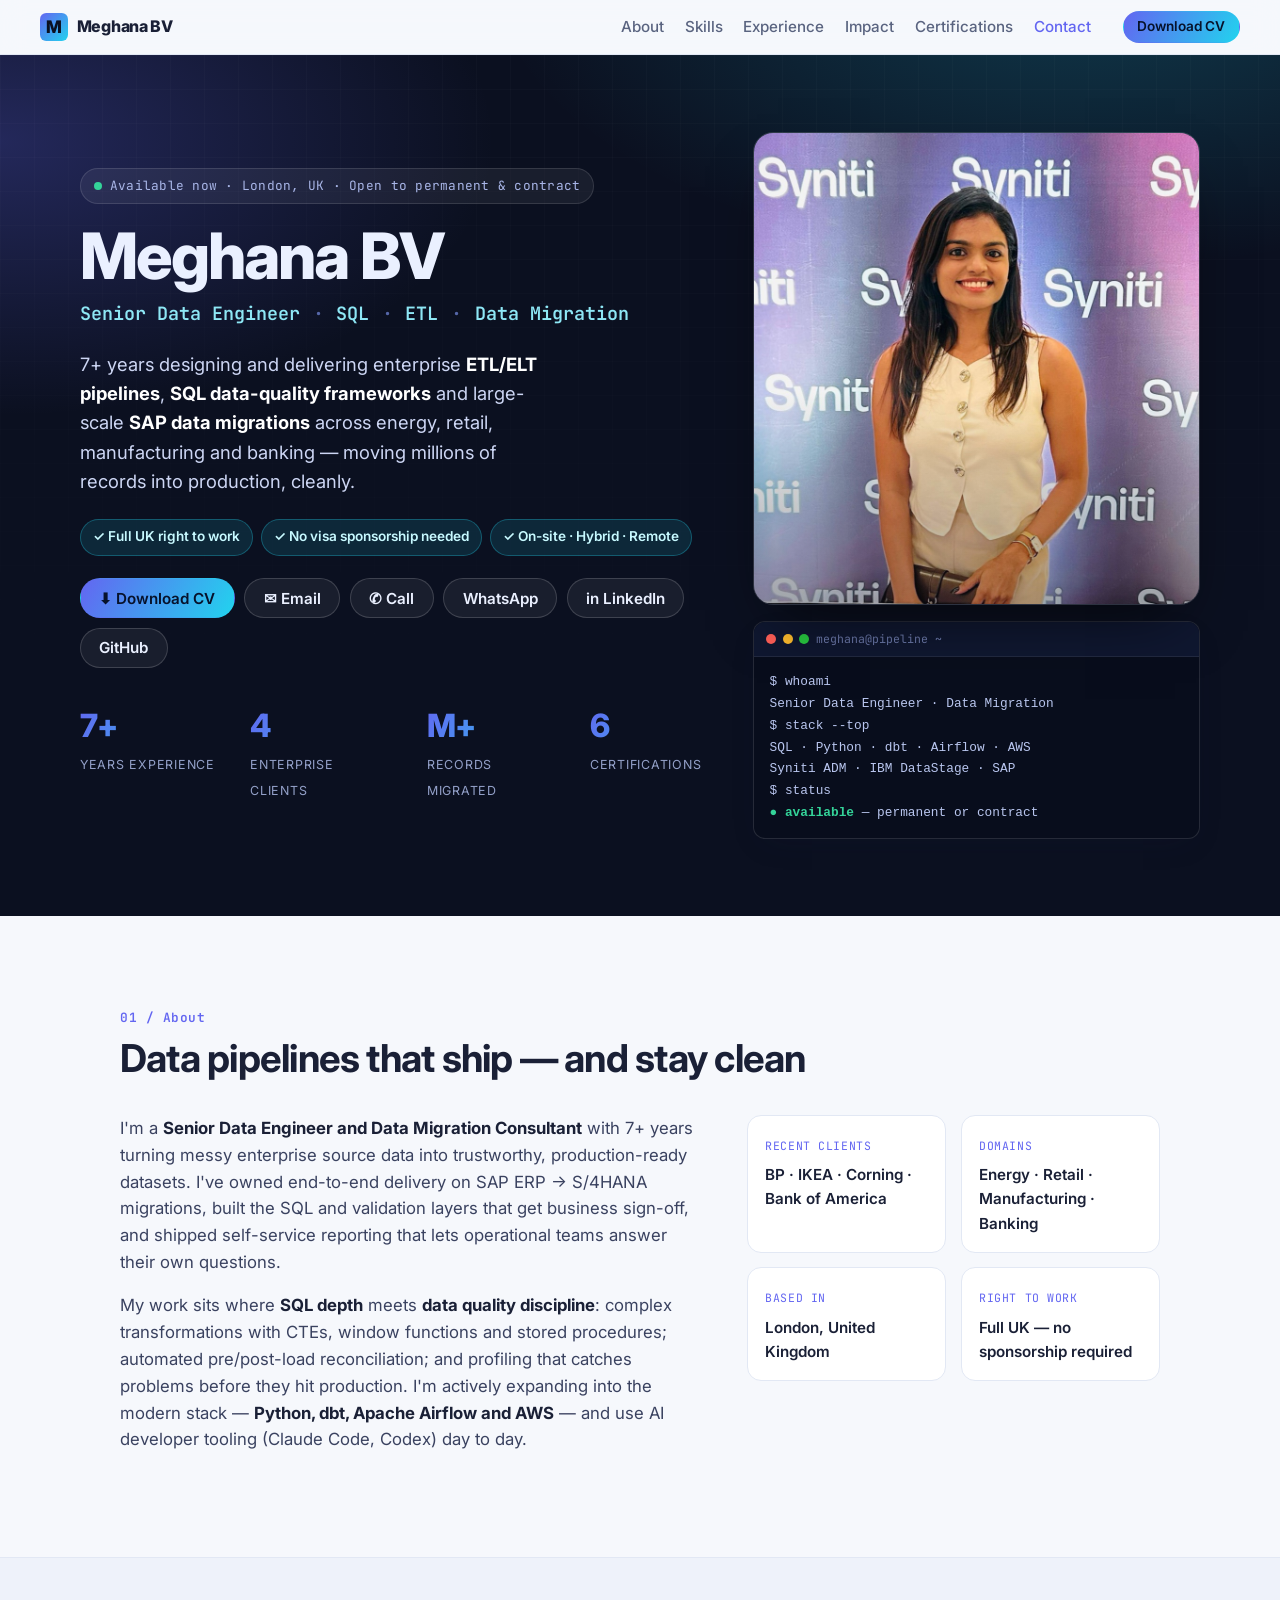
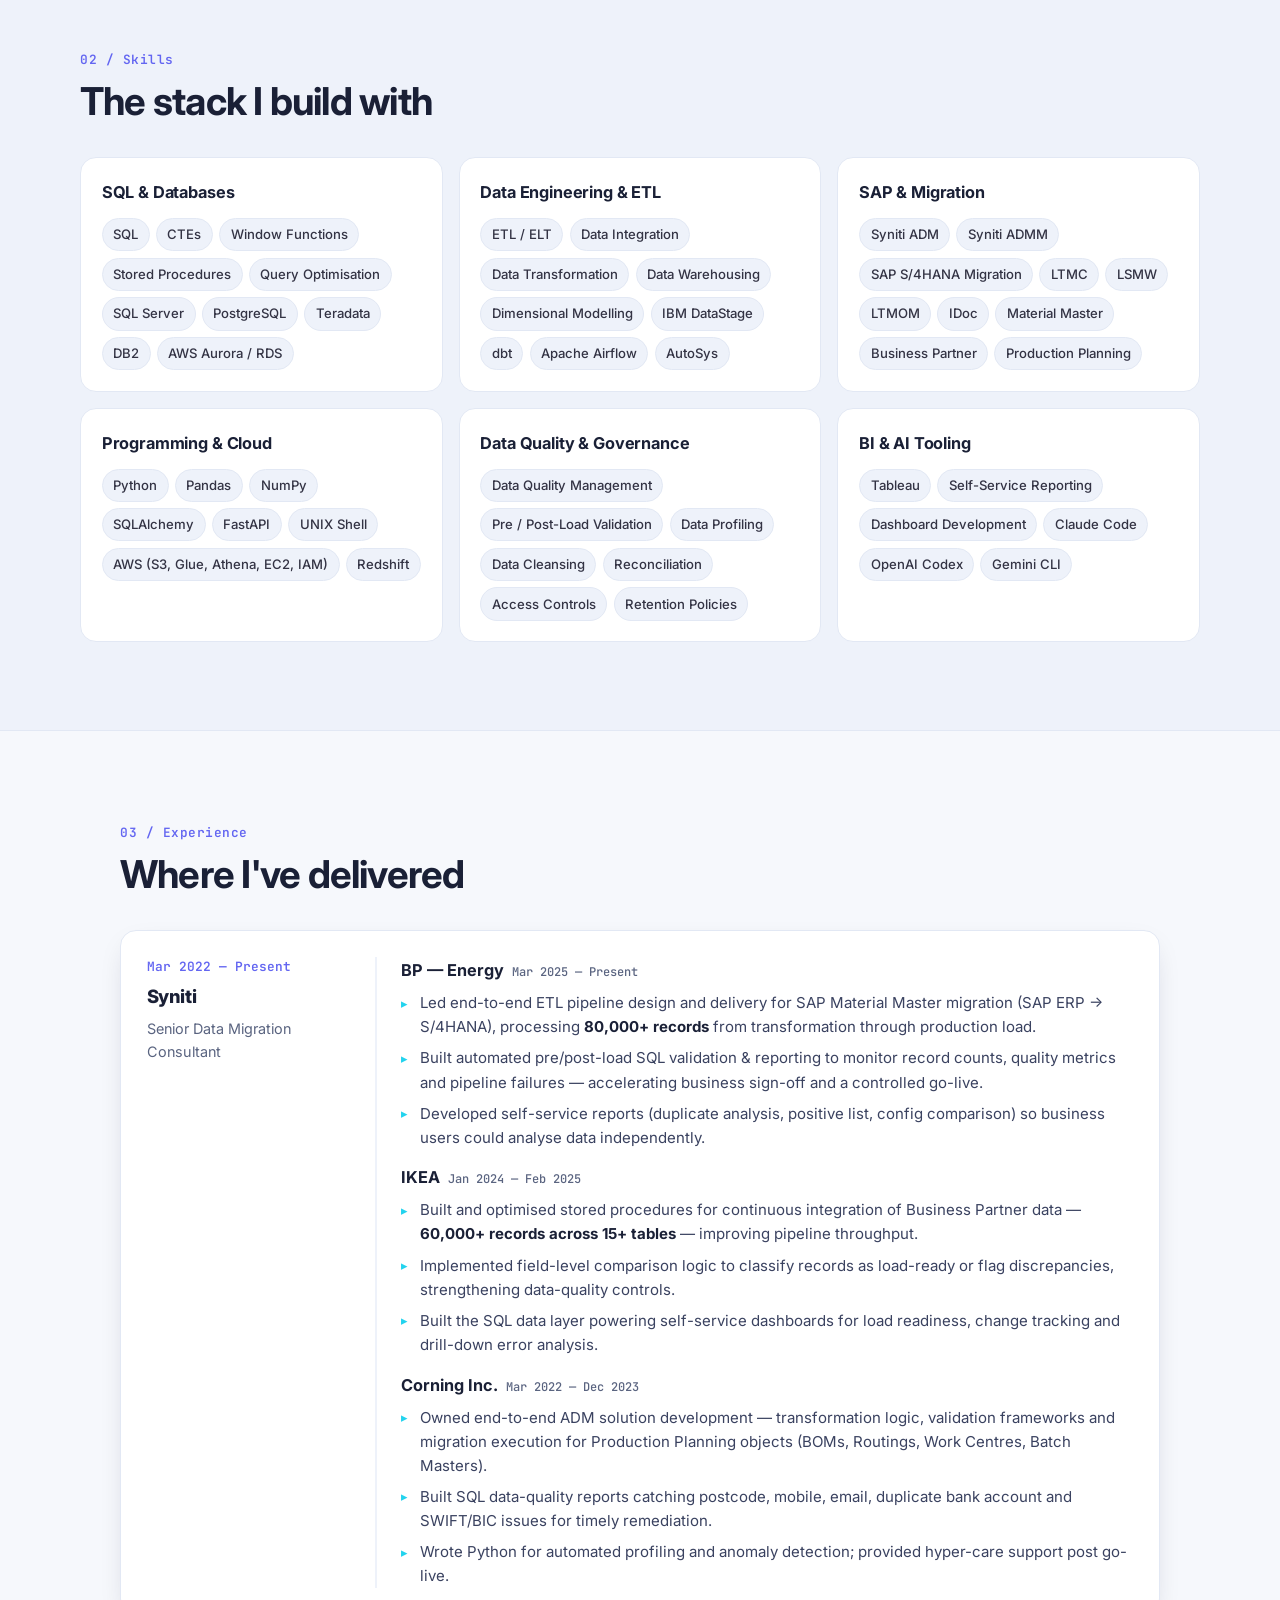
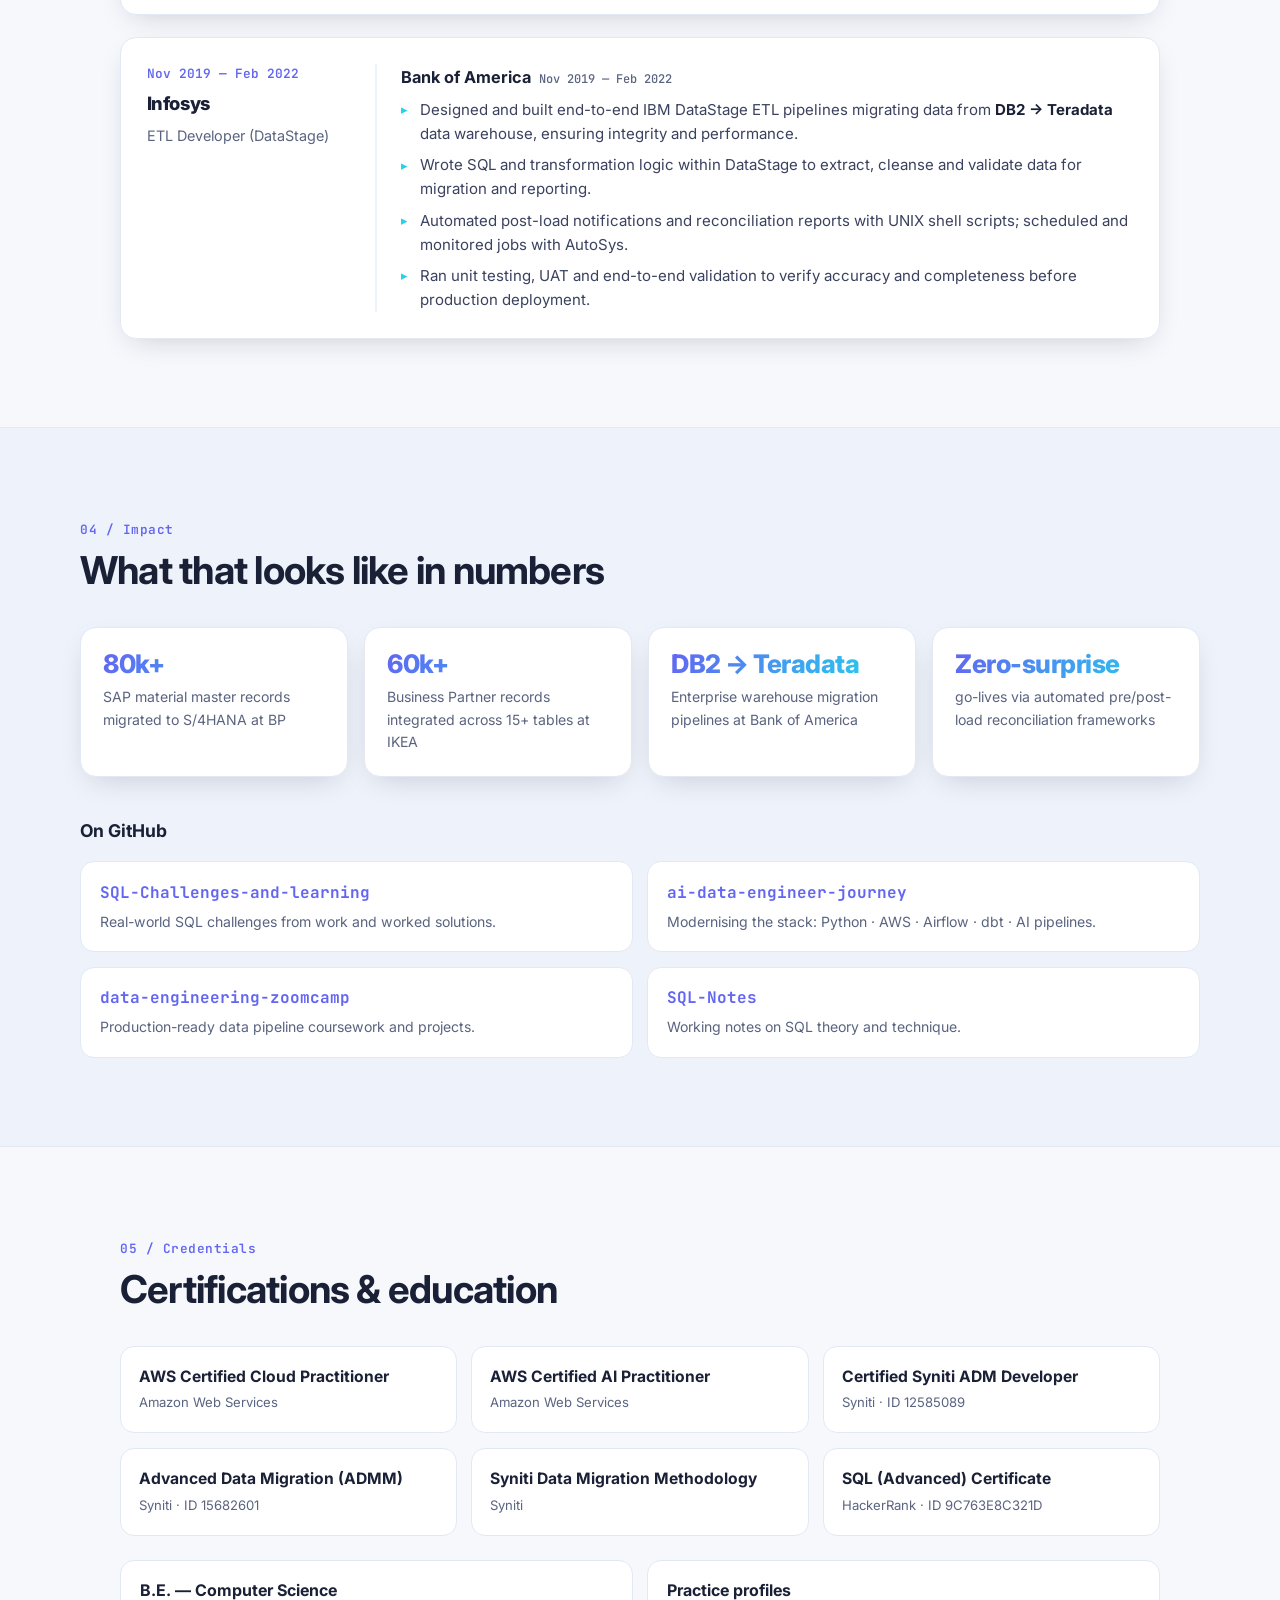
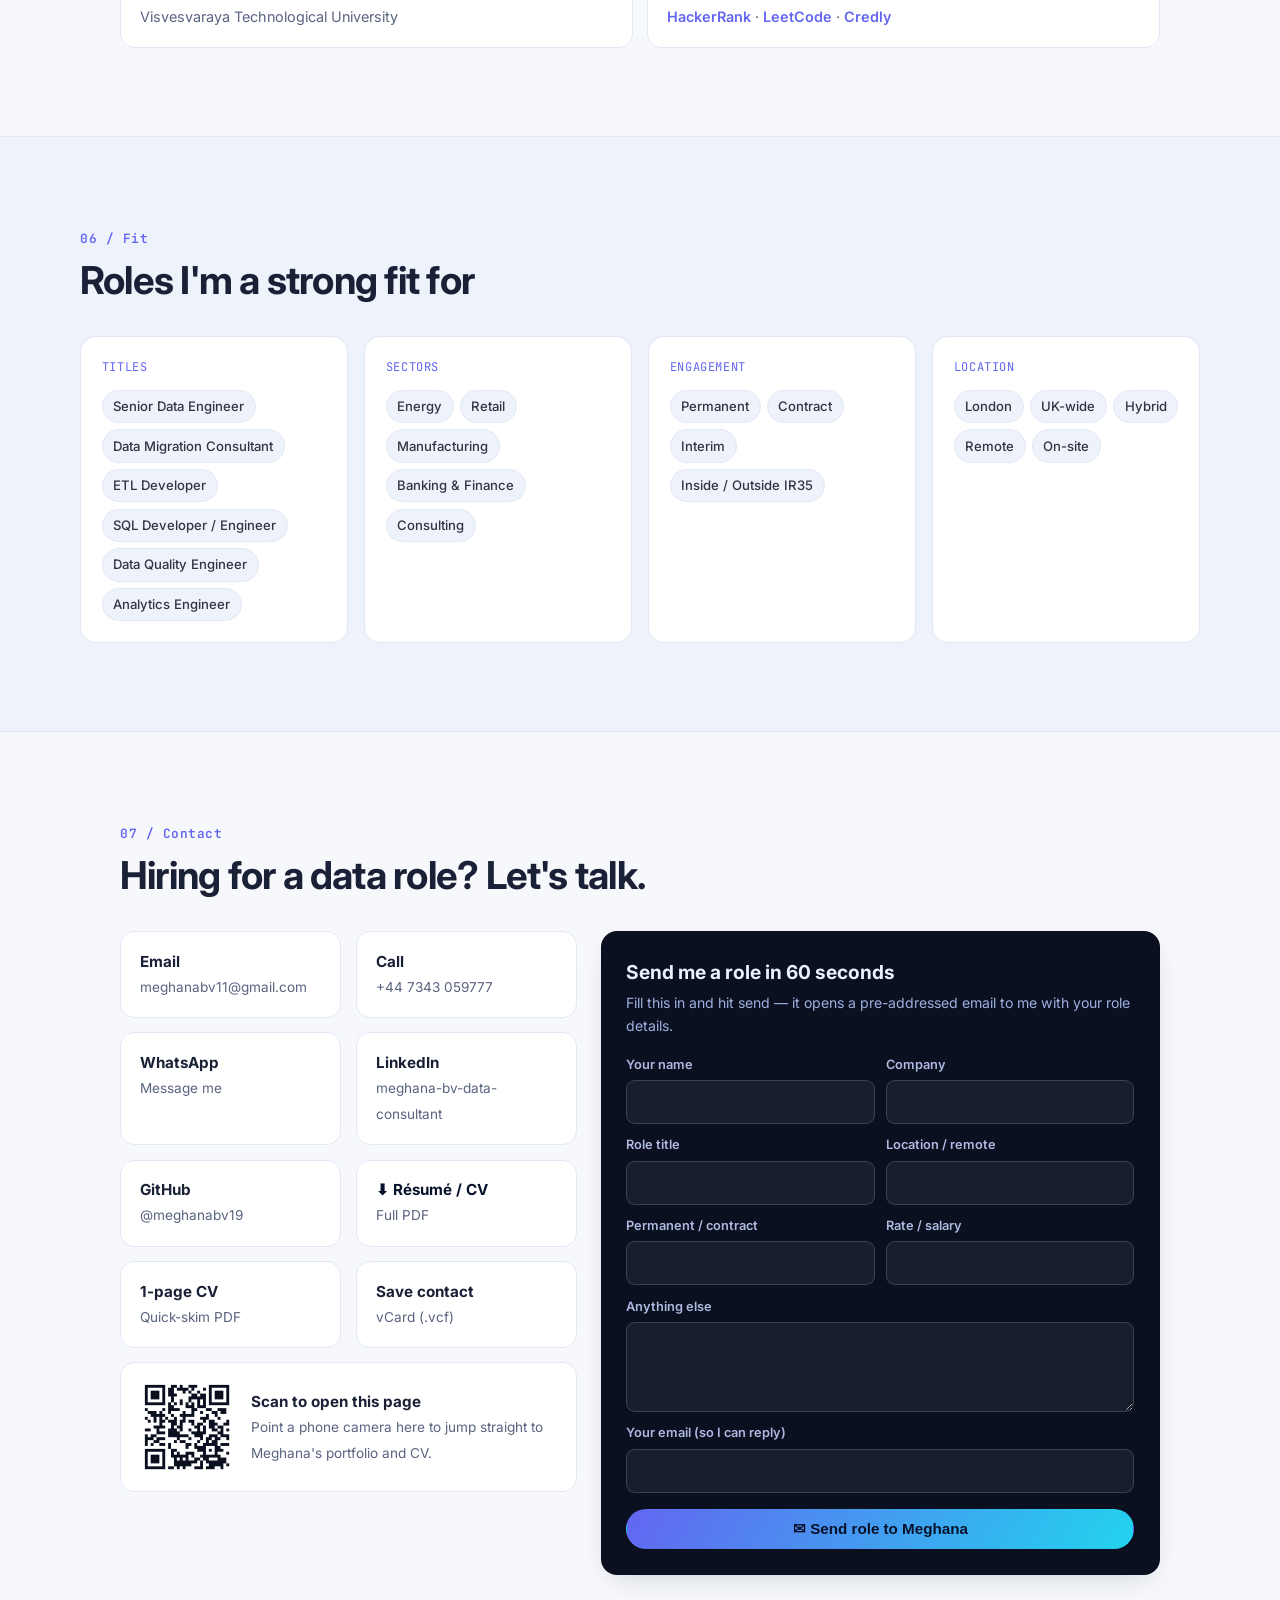
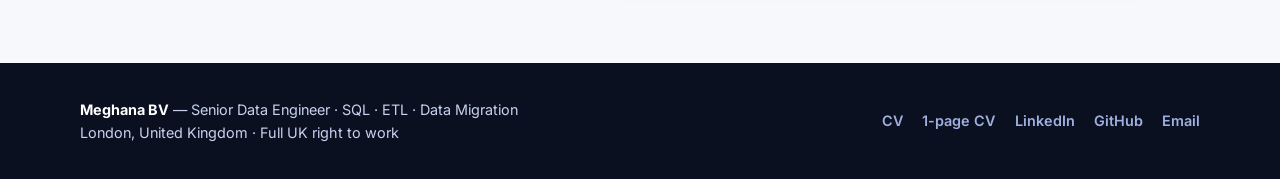
==== commit 19436404: "Switch icon to a clean 'M' monogram (favicon + nav badge + icon set) Matches the simple lettermark s" ====
--- a/index.html
+++ b/index.html
@@ -136,7 +136,7 @@
 <header class="nav" id="top">
   <a class="nav__brand" href="#top">
     <span class="nav__logo" aria-hidden="true">
-      <svg viewBox="0 0 64 64" width="26" height="26"><rect width="64" height="64" rx="14" fill="#0b1020"/><circle cx="16" cy="20" r="3.2" fill="#22d3ee"/><circle cx="16" cy="32" r="3.2" fill="#22d3ee"/><circle cx="16" cy="44" r="3.2" fill="#22d3ee"/><path d="M26 46 V22 L38 36 L50 22 V46" fill="none" stroke="#6366f1" stroke-width="4.4" stroke-linecap="round" stroke-linejoin="round"/></svg>
+      <svg viewBox="0 0 100 100" width="28" height="28"><defs><linearGradient id="navg" x1="0" y1="0" x2="1" y2="1"><stop offset="0" stop-color="#6366f1"/><stop offset="1" stop-color="#22d3ee"/></linearGradient></defs><rect width="100" height="100" rx="22" fill="url(#navg)"/><text x="50" y="72" font-family="Inter, sans-serif" font-size="62" font-weight="800" fill="#0b1020" text-anchor="middle">M</text></svg>
     </span>
     <span>Meghana BV</span>
   </a>
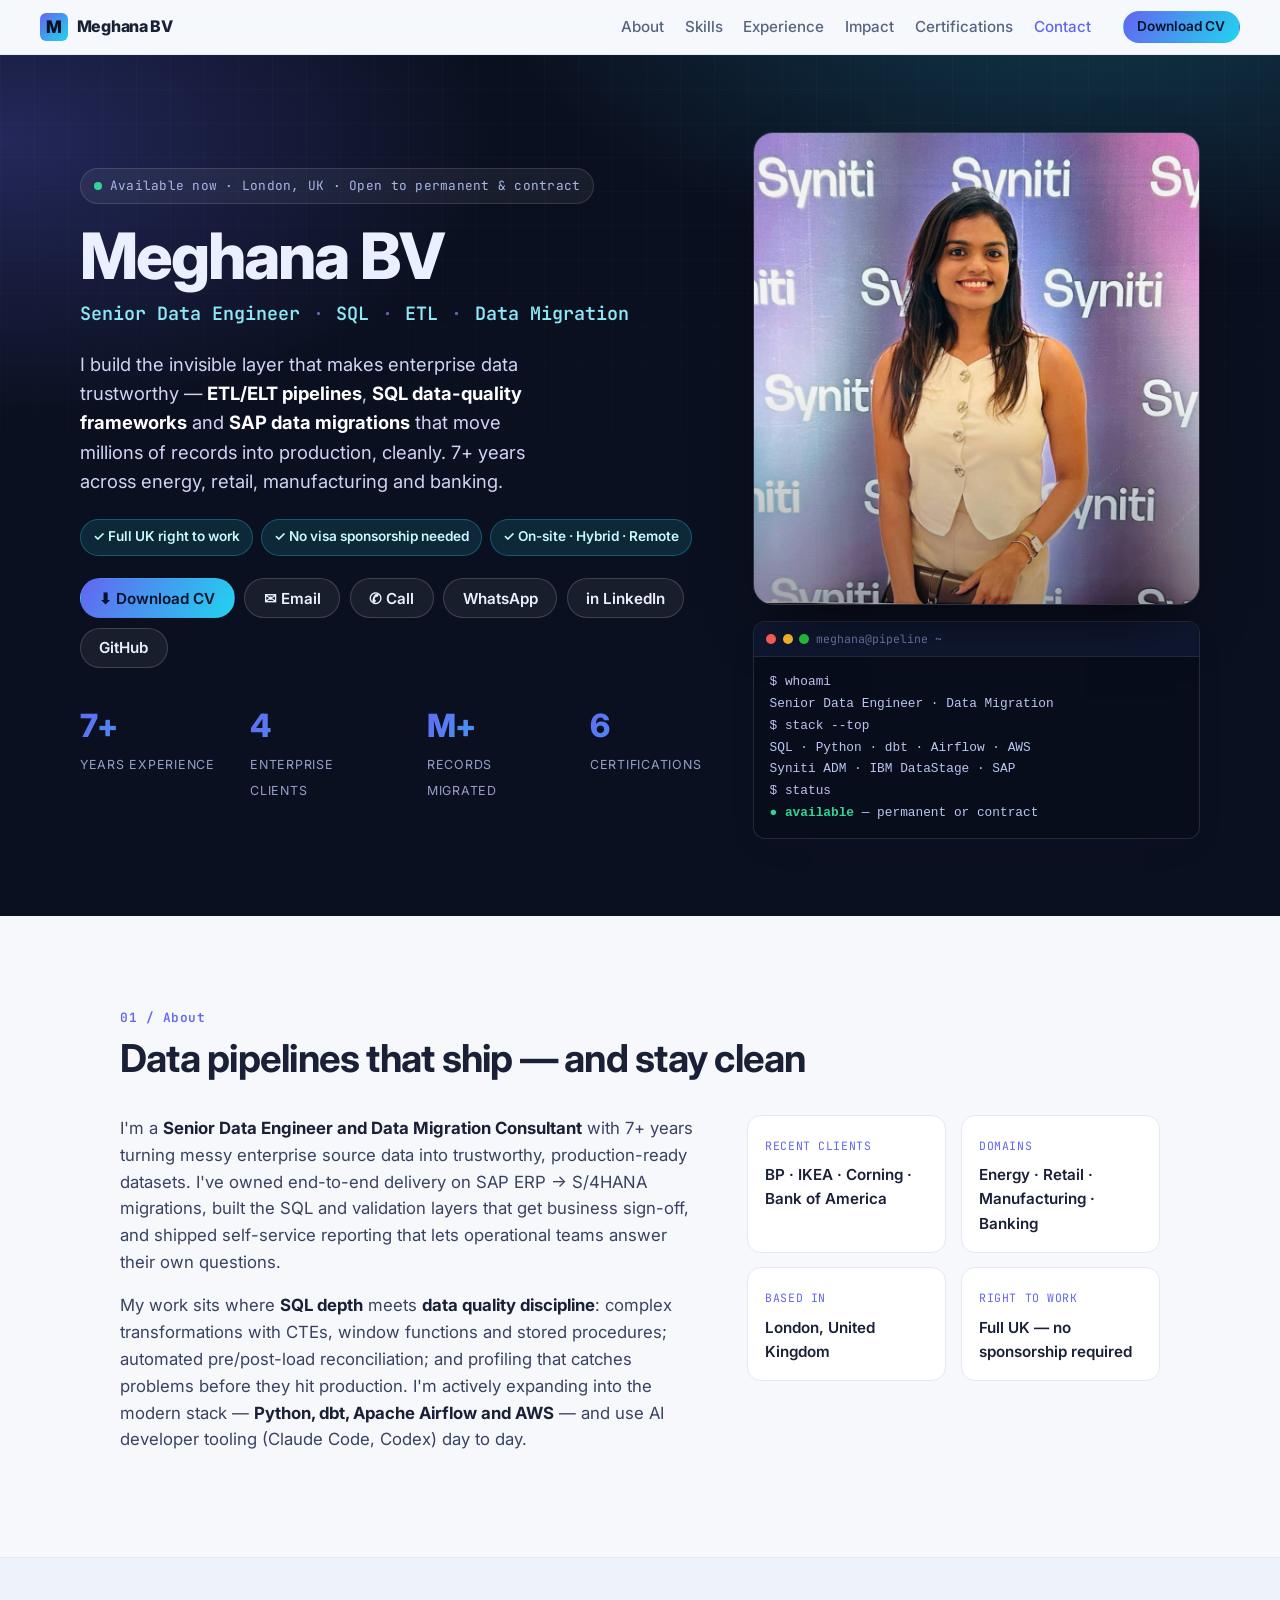
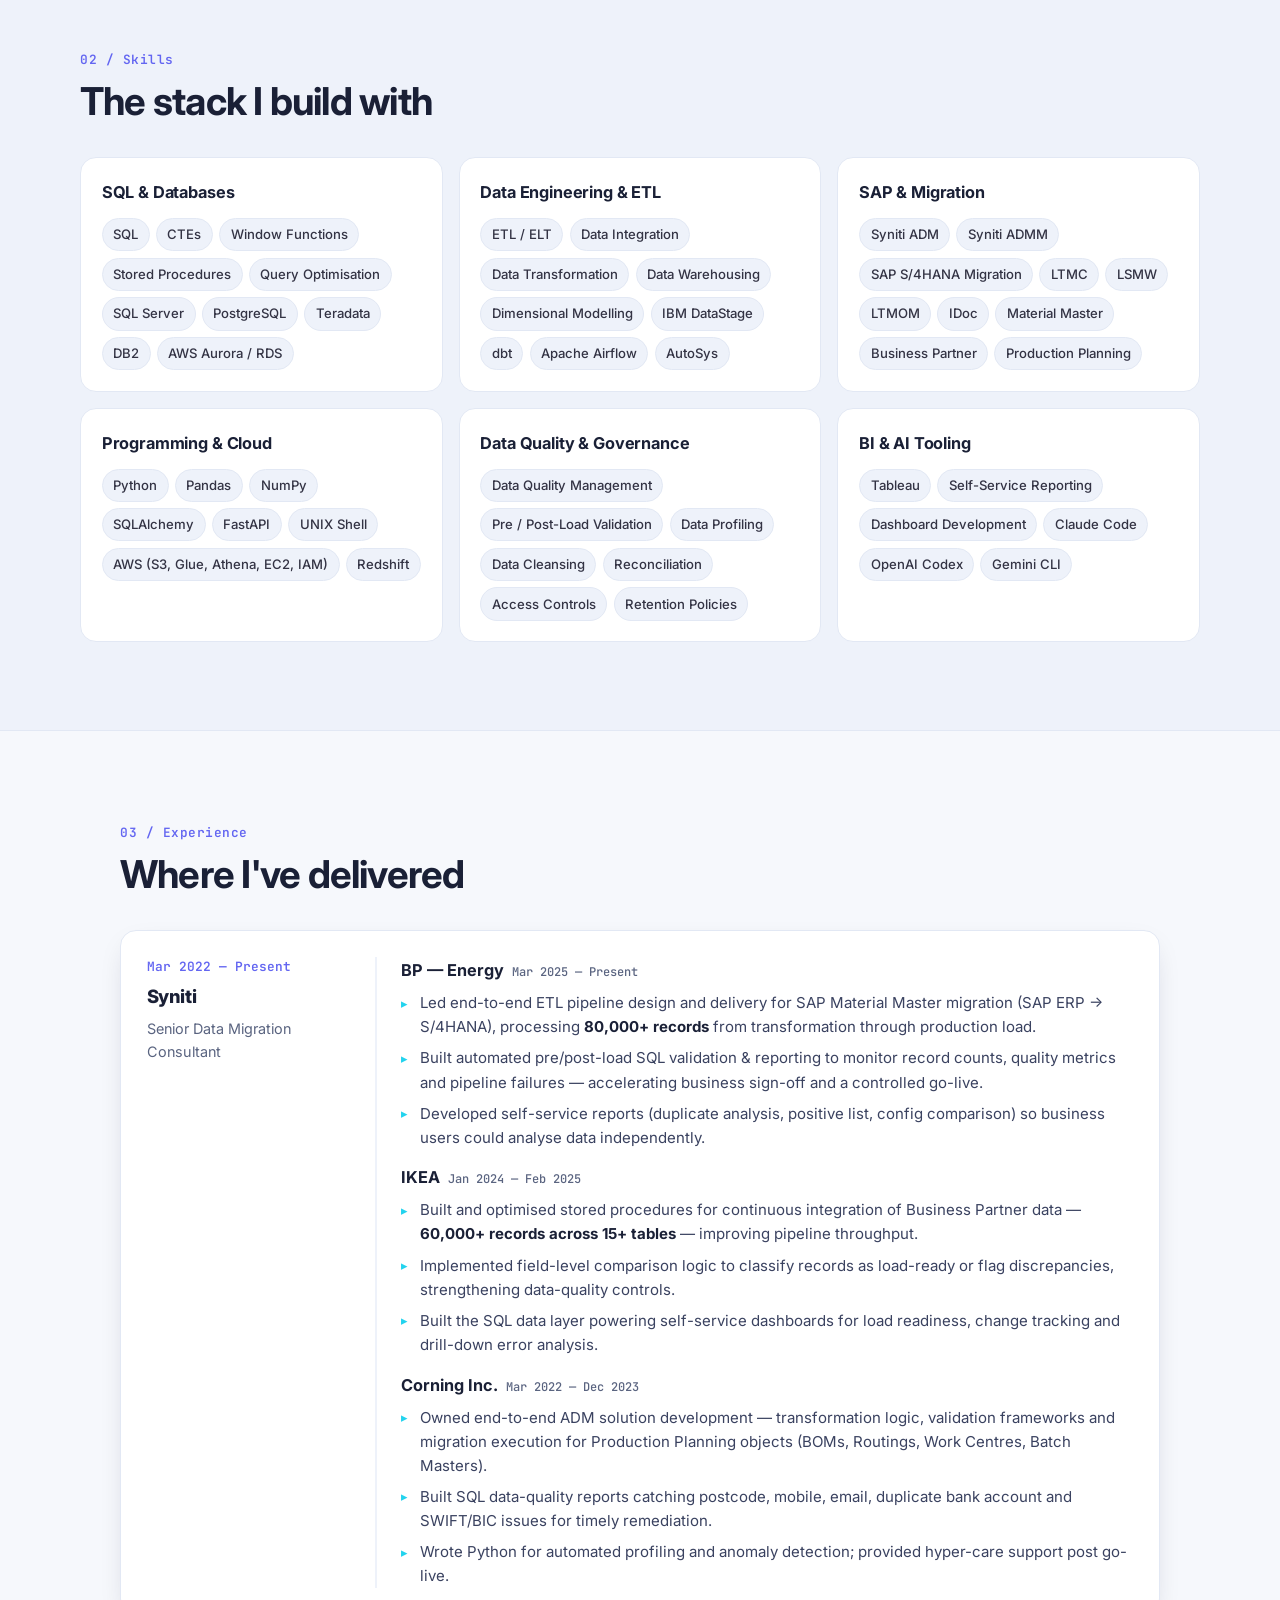
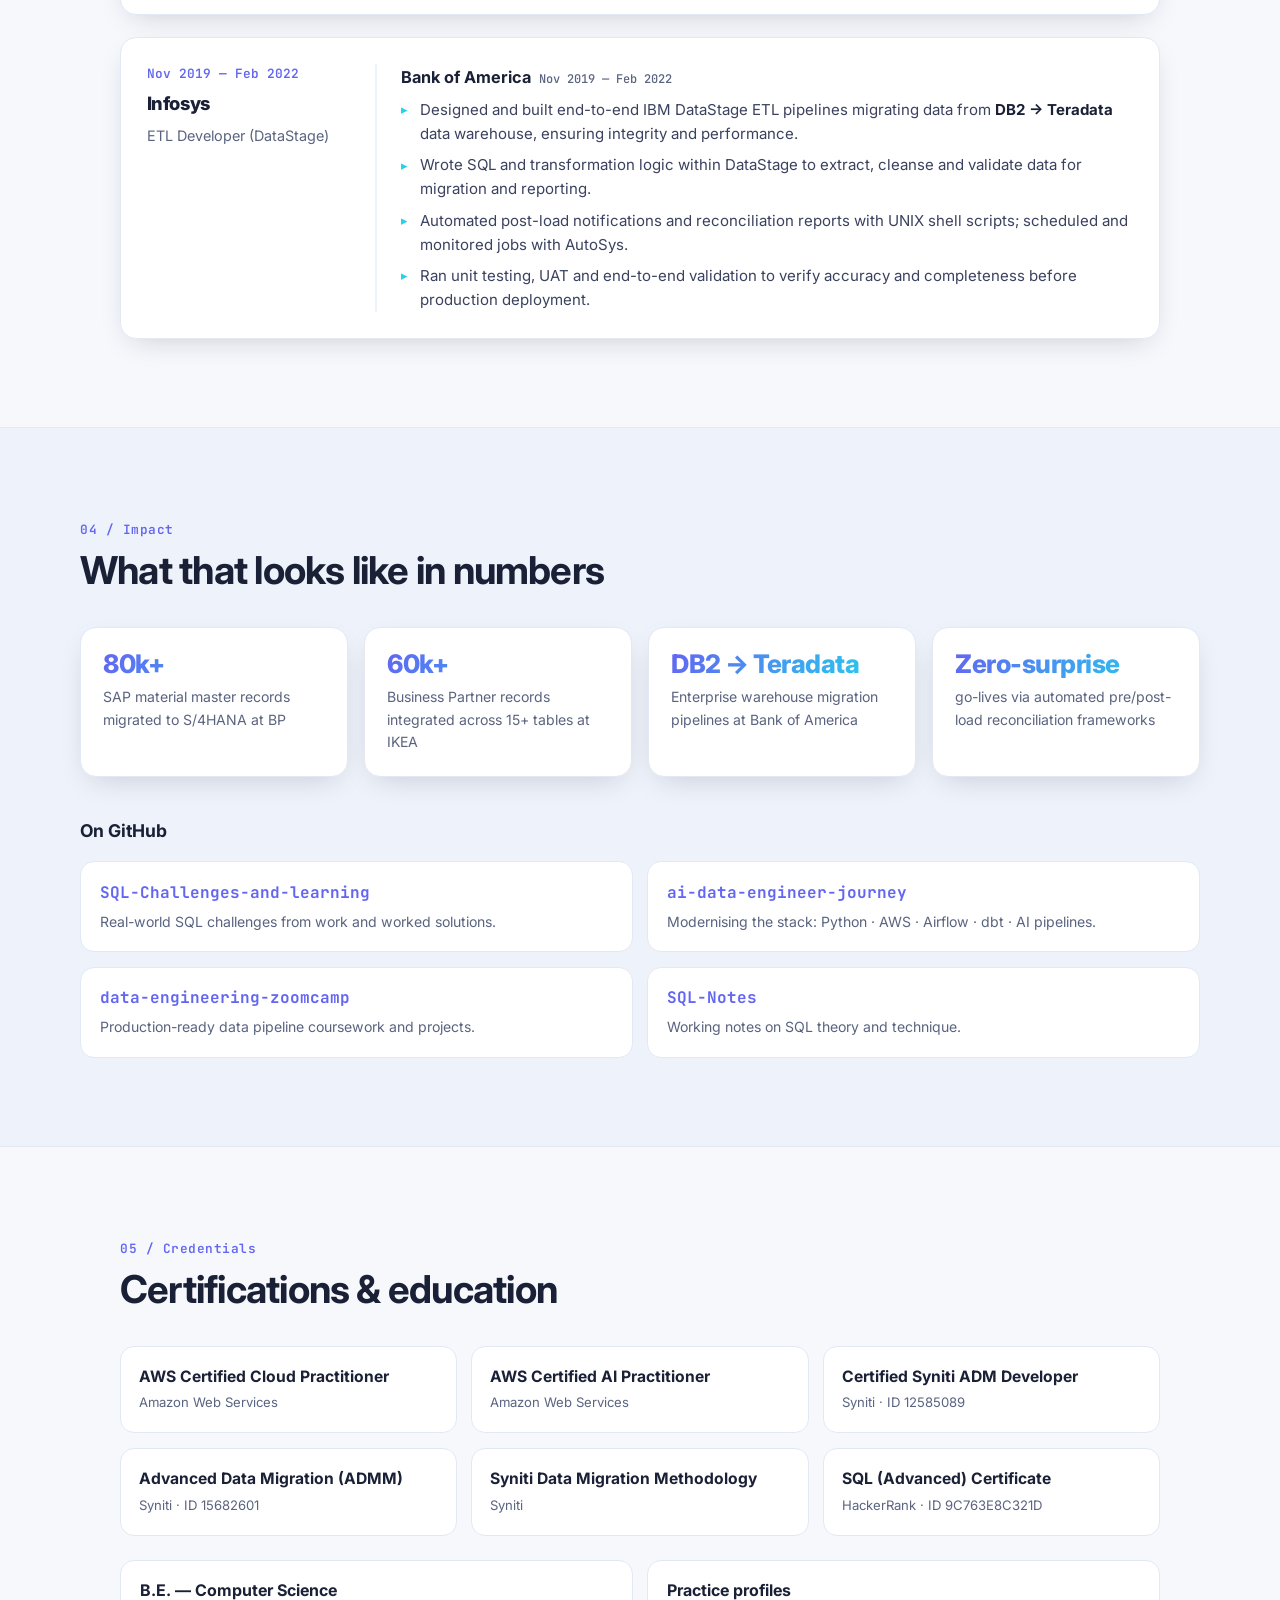
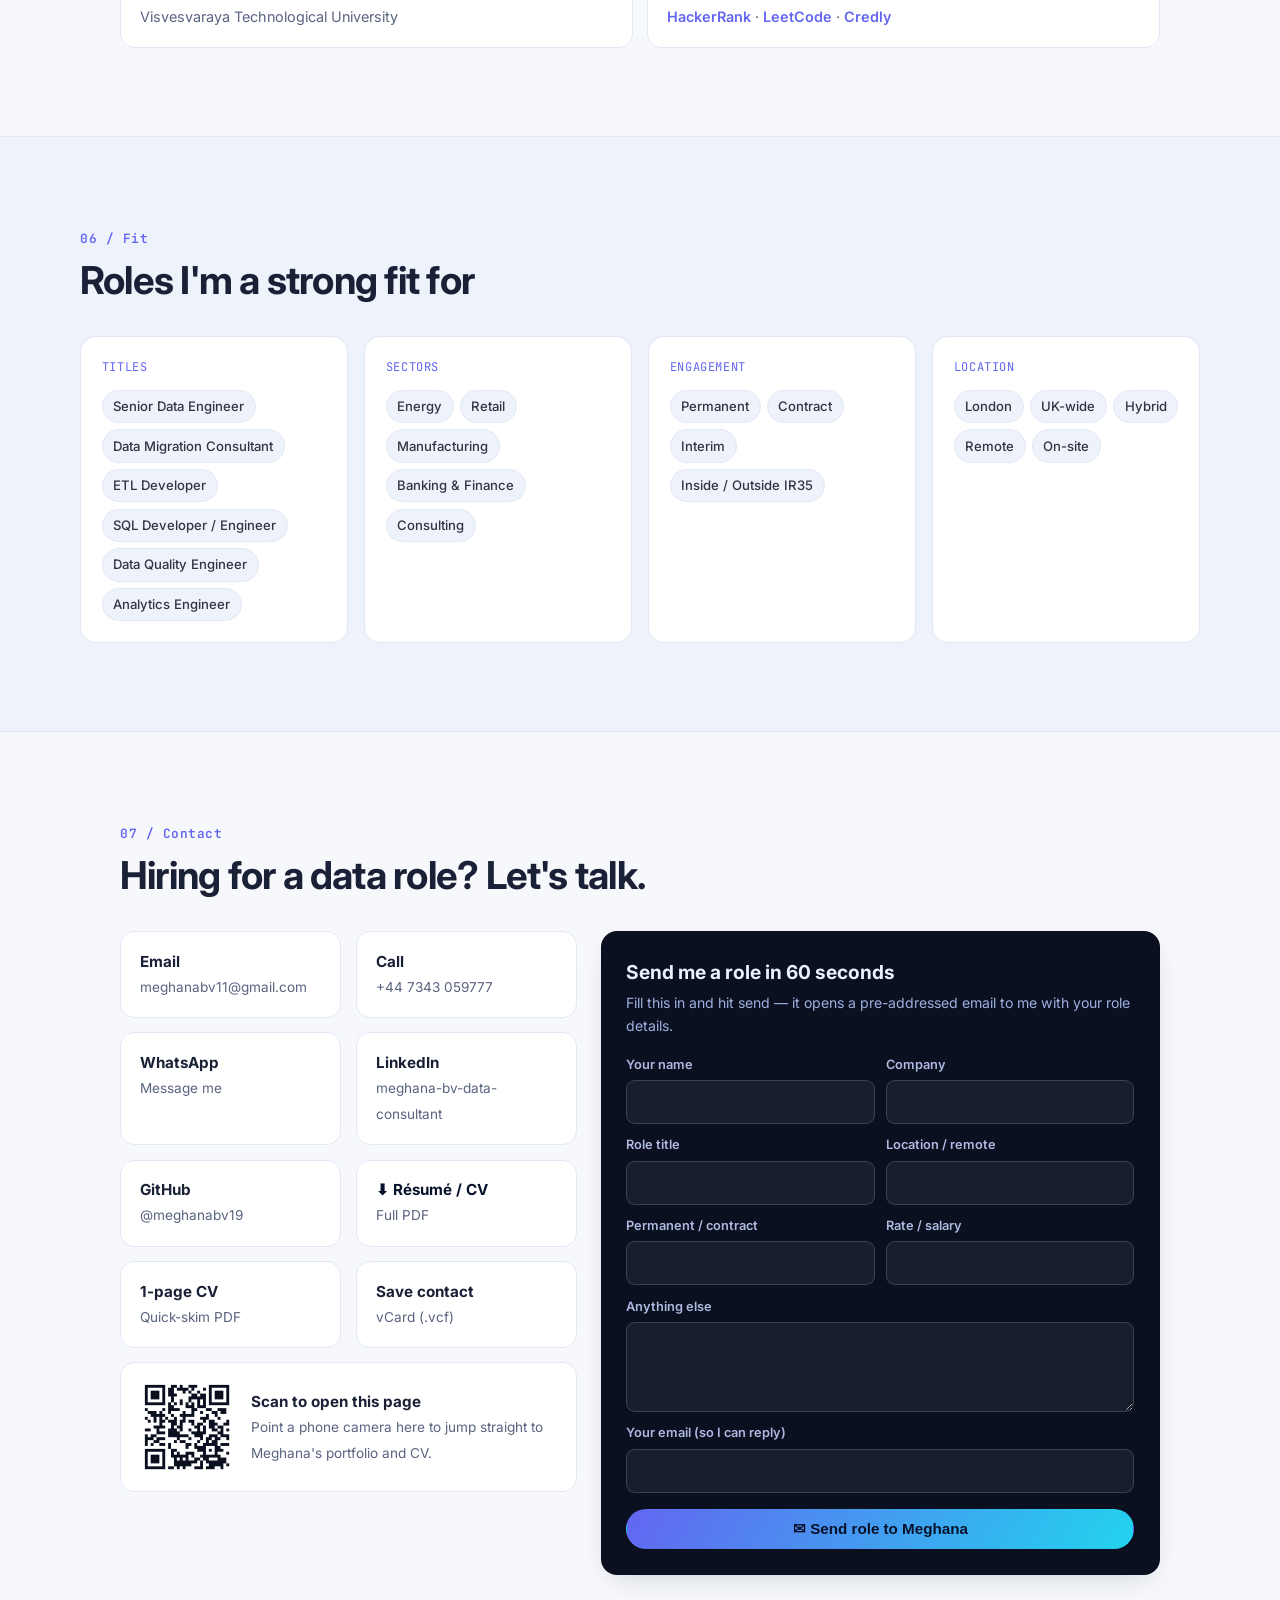
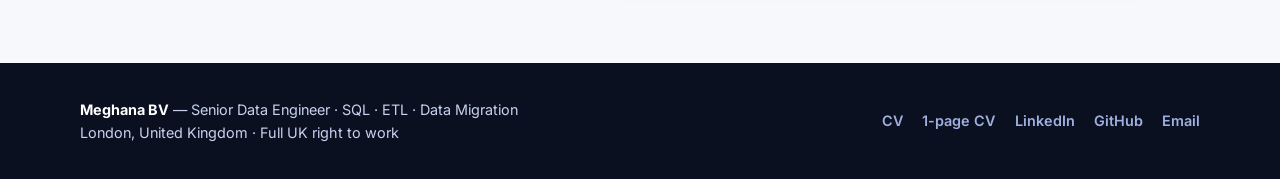
==== commit 08891f6a: "Restore 'invisible layer' hero tagline (preferred version) Co-Authored-By: Claude Opus 4.8 <noreply@" ====
--- a/index.html
+++ b/index.html
@@ -161,9 +161,10 @@
         <h1>Meghana BV</h1>
         <p class="hero__title">Senior Data Engineer <span>·</span> SQL <span>·</span> ETL <span>·</span> Data Migration</p>
         <p class="hero__lede">
-          7+ years designing and delivering enterprise <strong>ETL/ELT pipelines</strong>,
-          <strong>SQL data-quality frameworks</strong> and large-scale <strong>SAP data migrations</strong>
-          across energy, retail, manufacturing and banking — moving millions of records into production, cleanly.
+          I build the invisible layer that makes enterprise data trustworthy —
+          <strong>ETL/ELT pipelines</strong>, <strong>SQL data-quality frameworks</strong> and
+          <strong>SAP data migrations</strong> that move millions of records into production, cleanly.
+          7+ years across energy, retail, manufacturing and banking.
         </p>
 
         <ul class="badges">
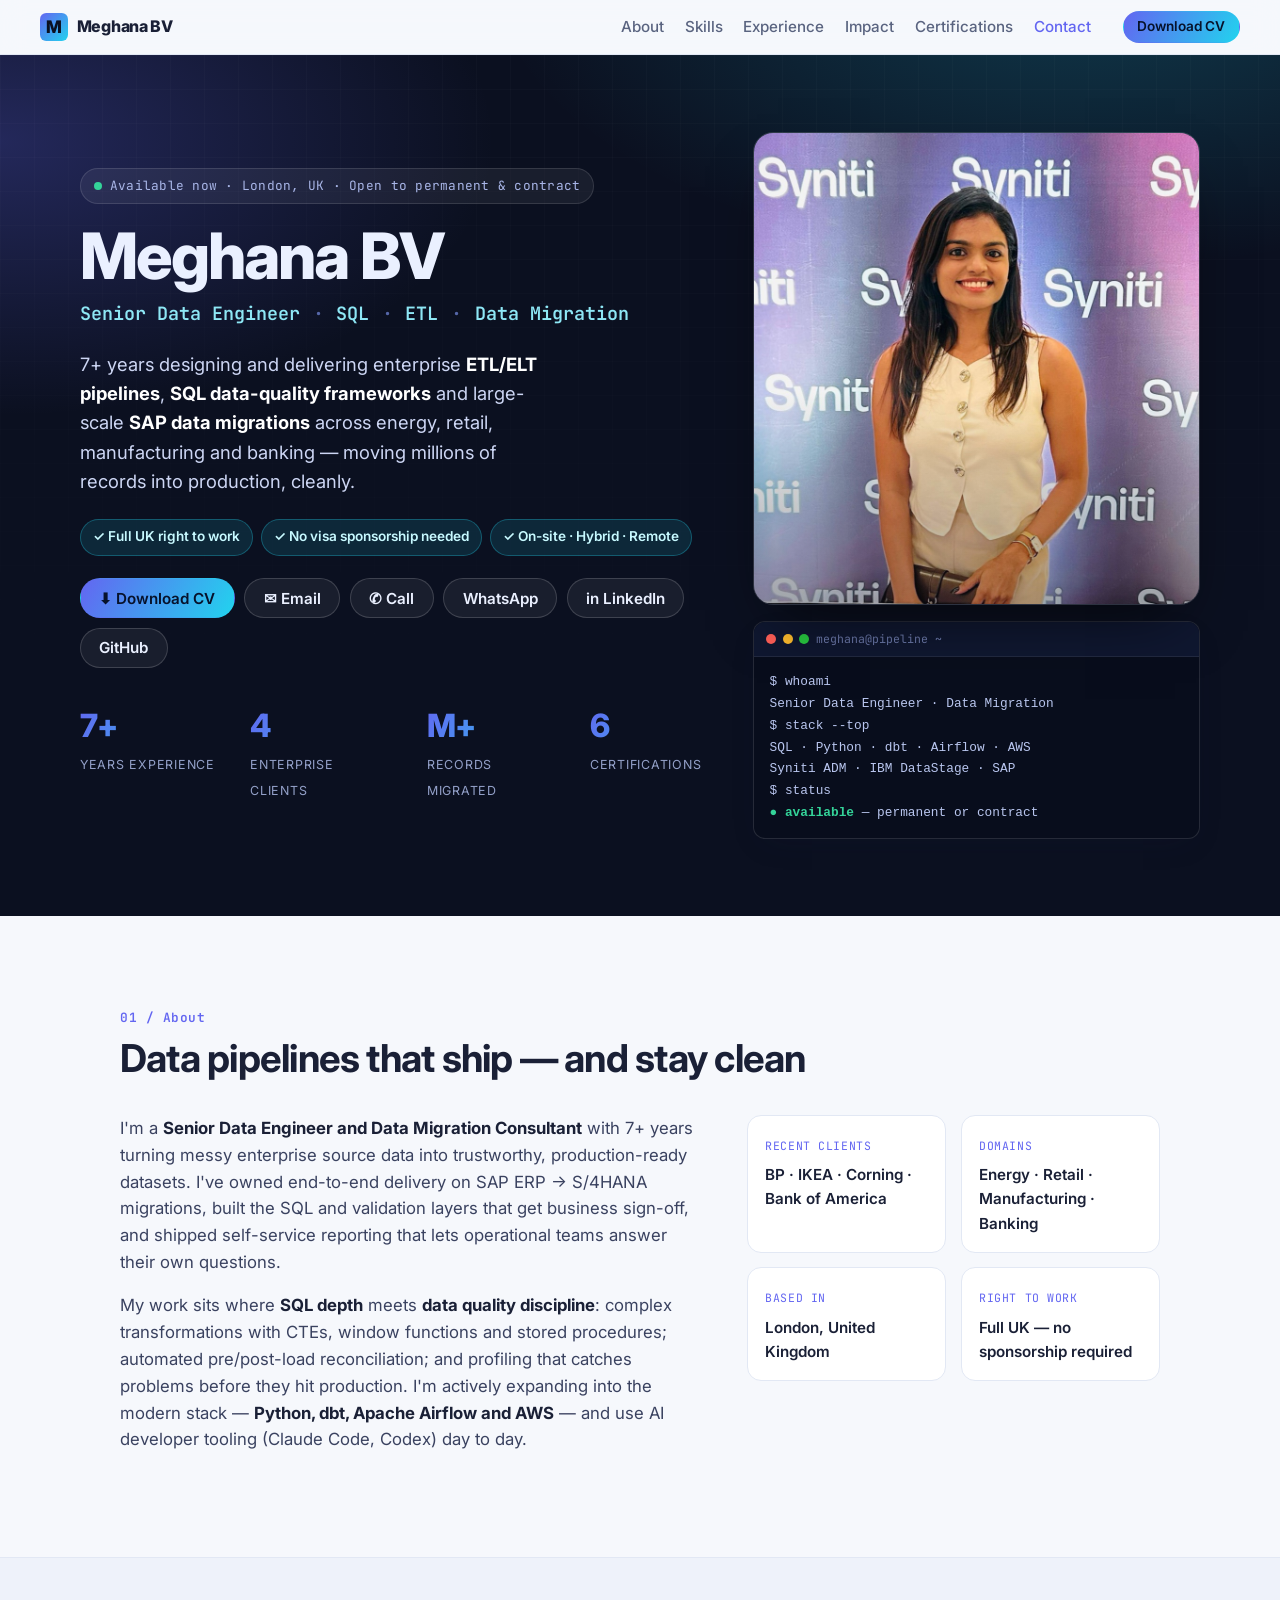
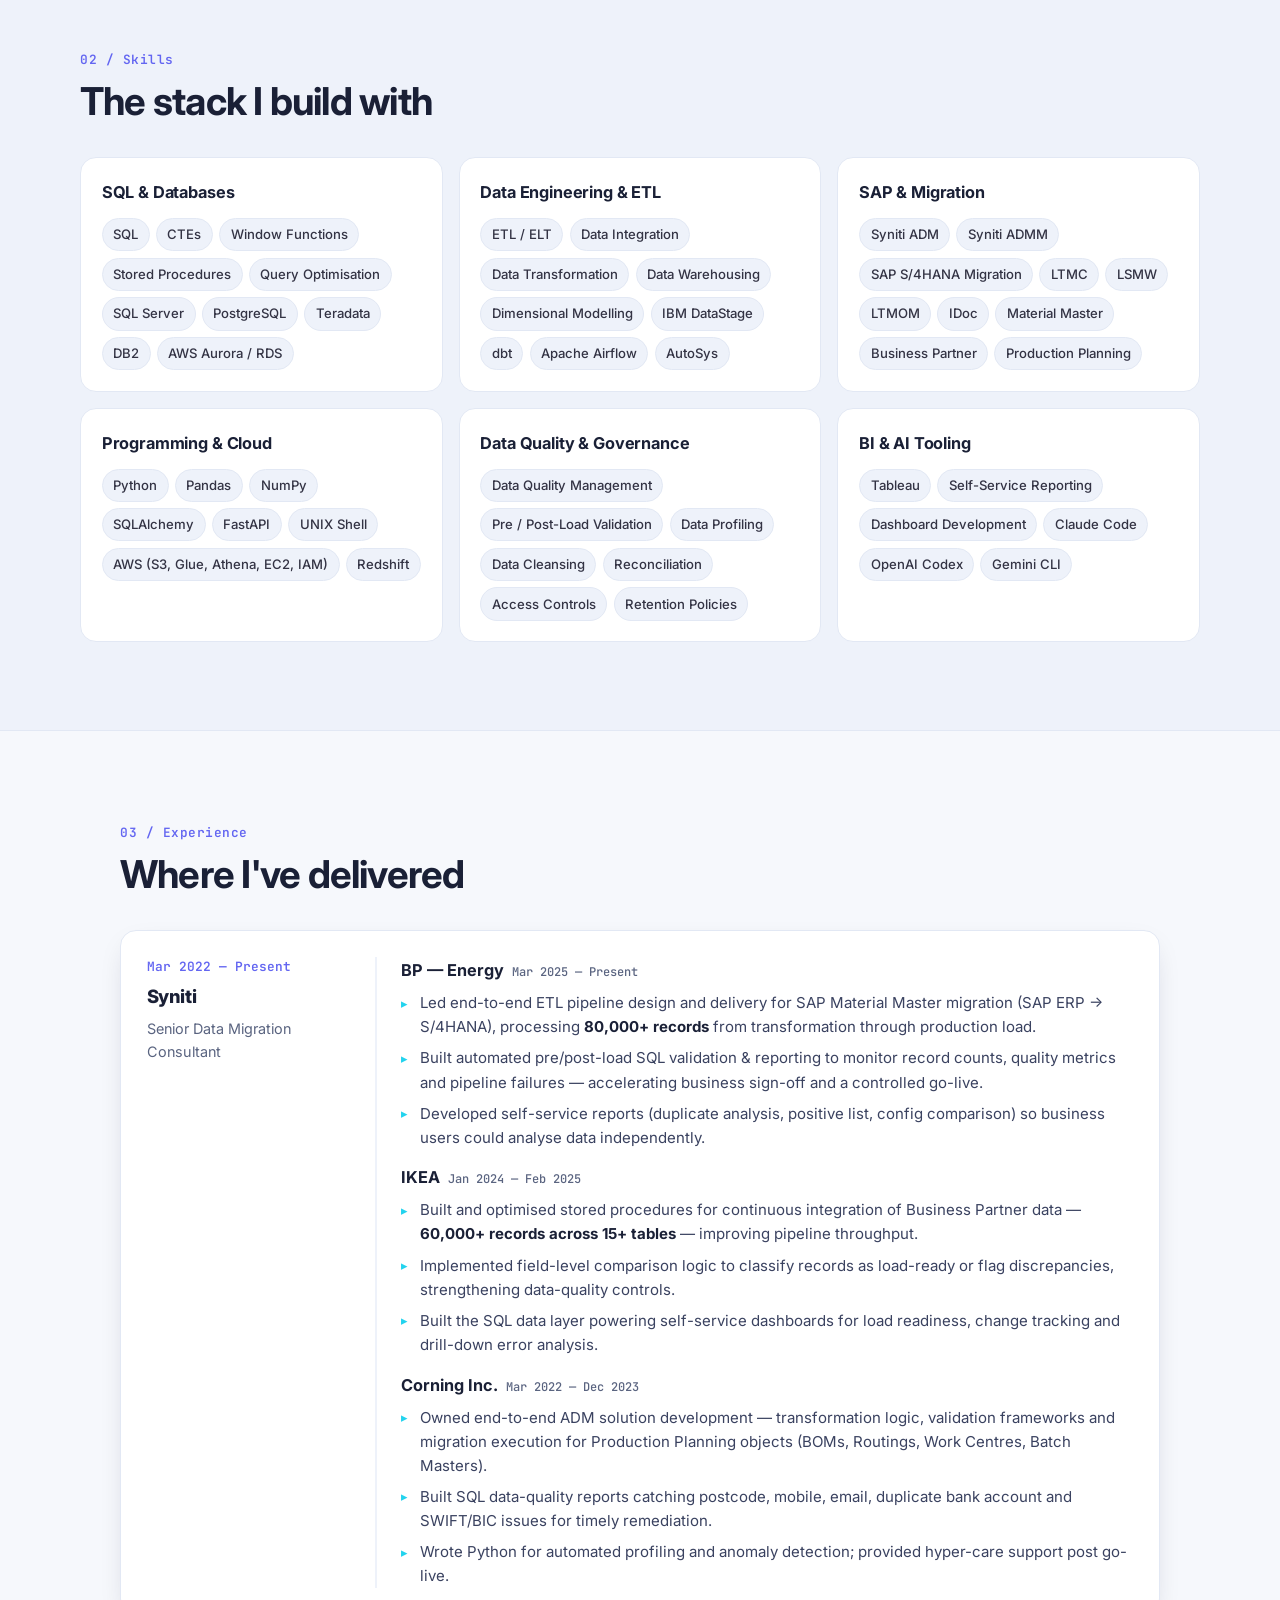
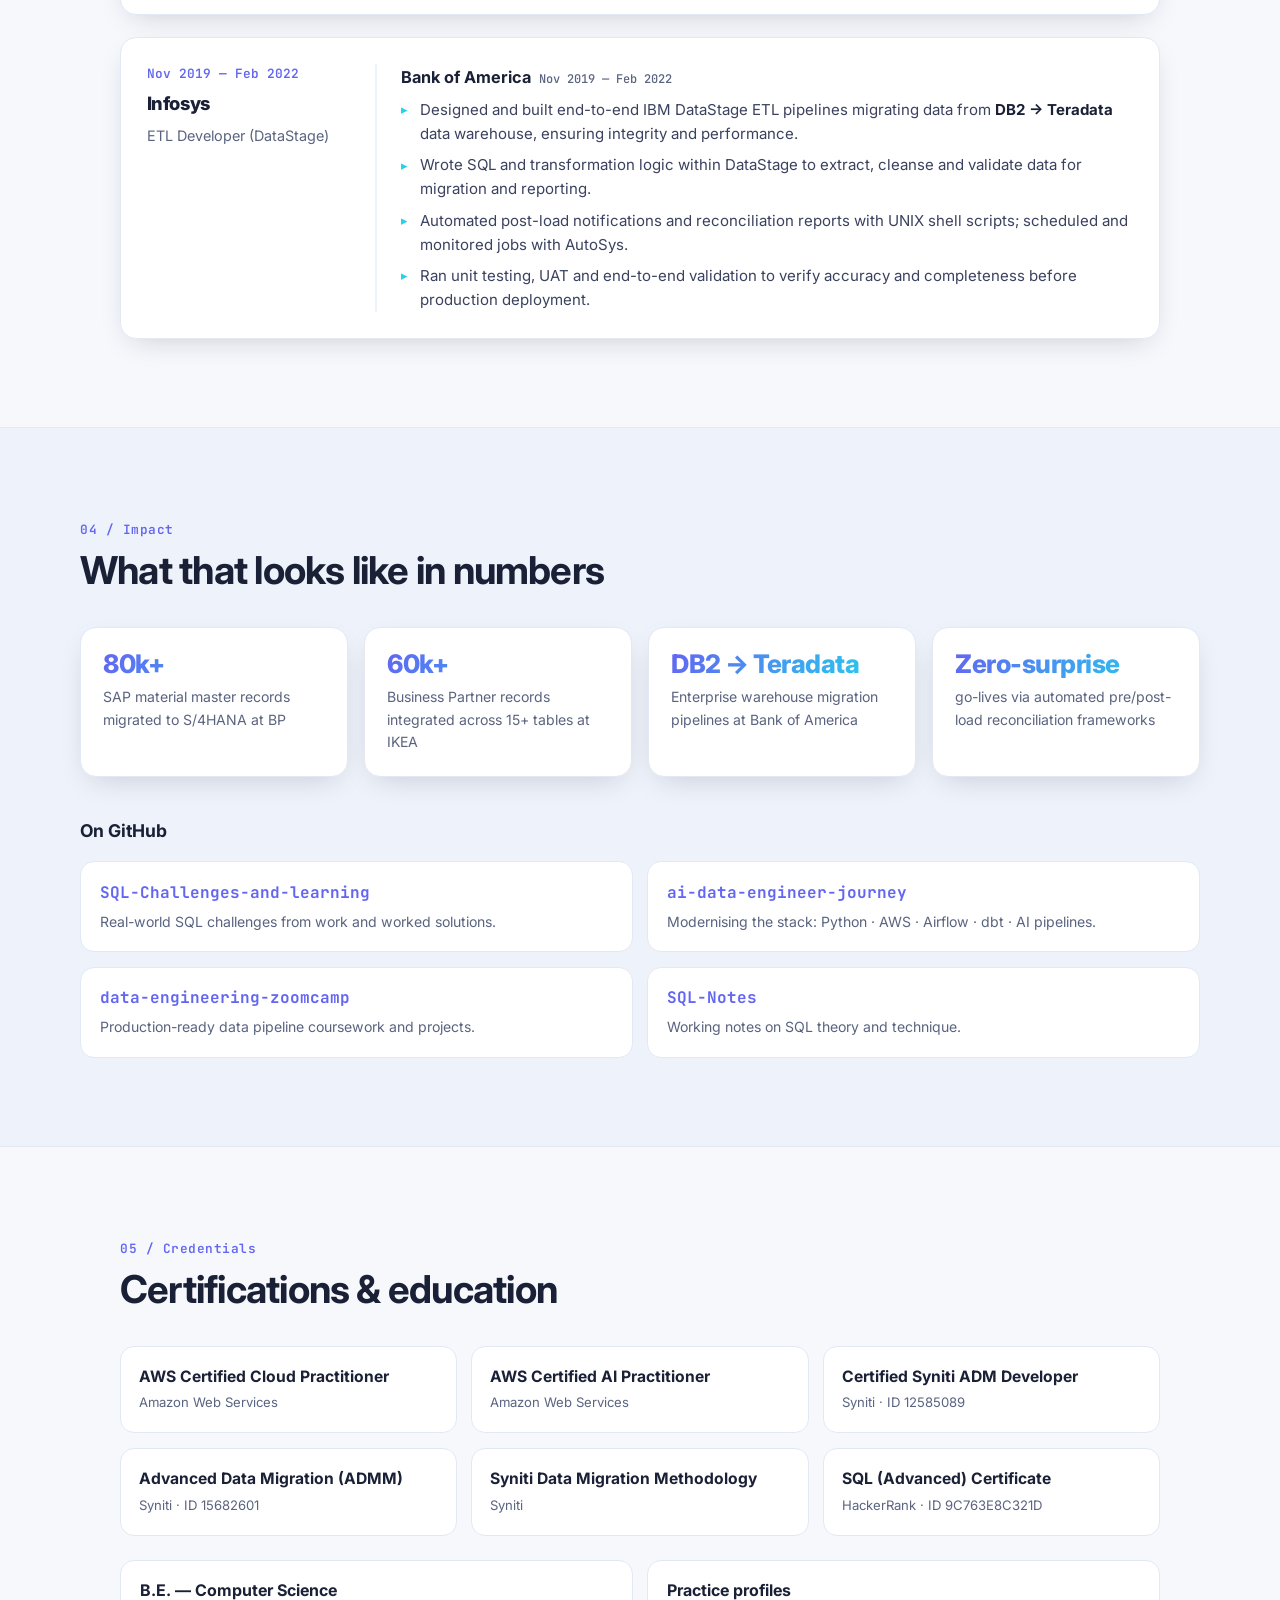
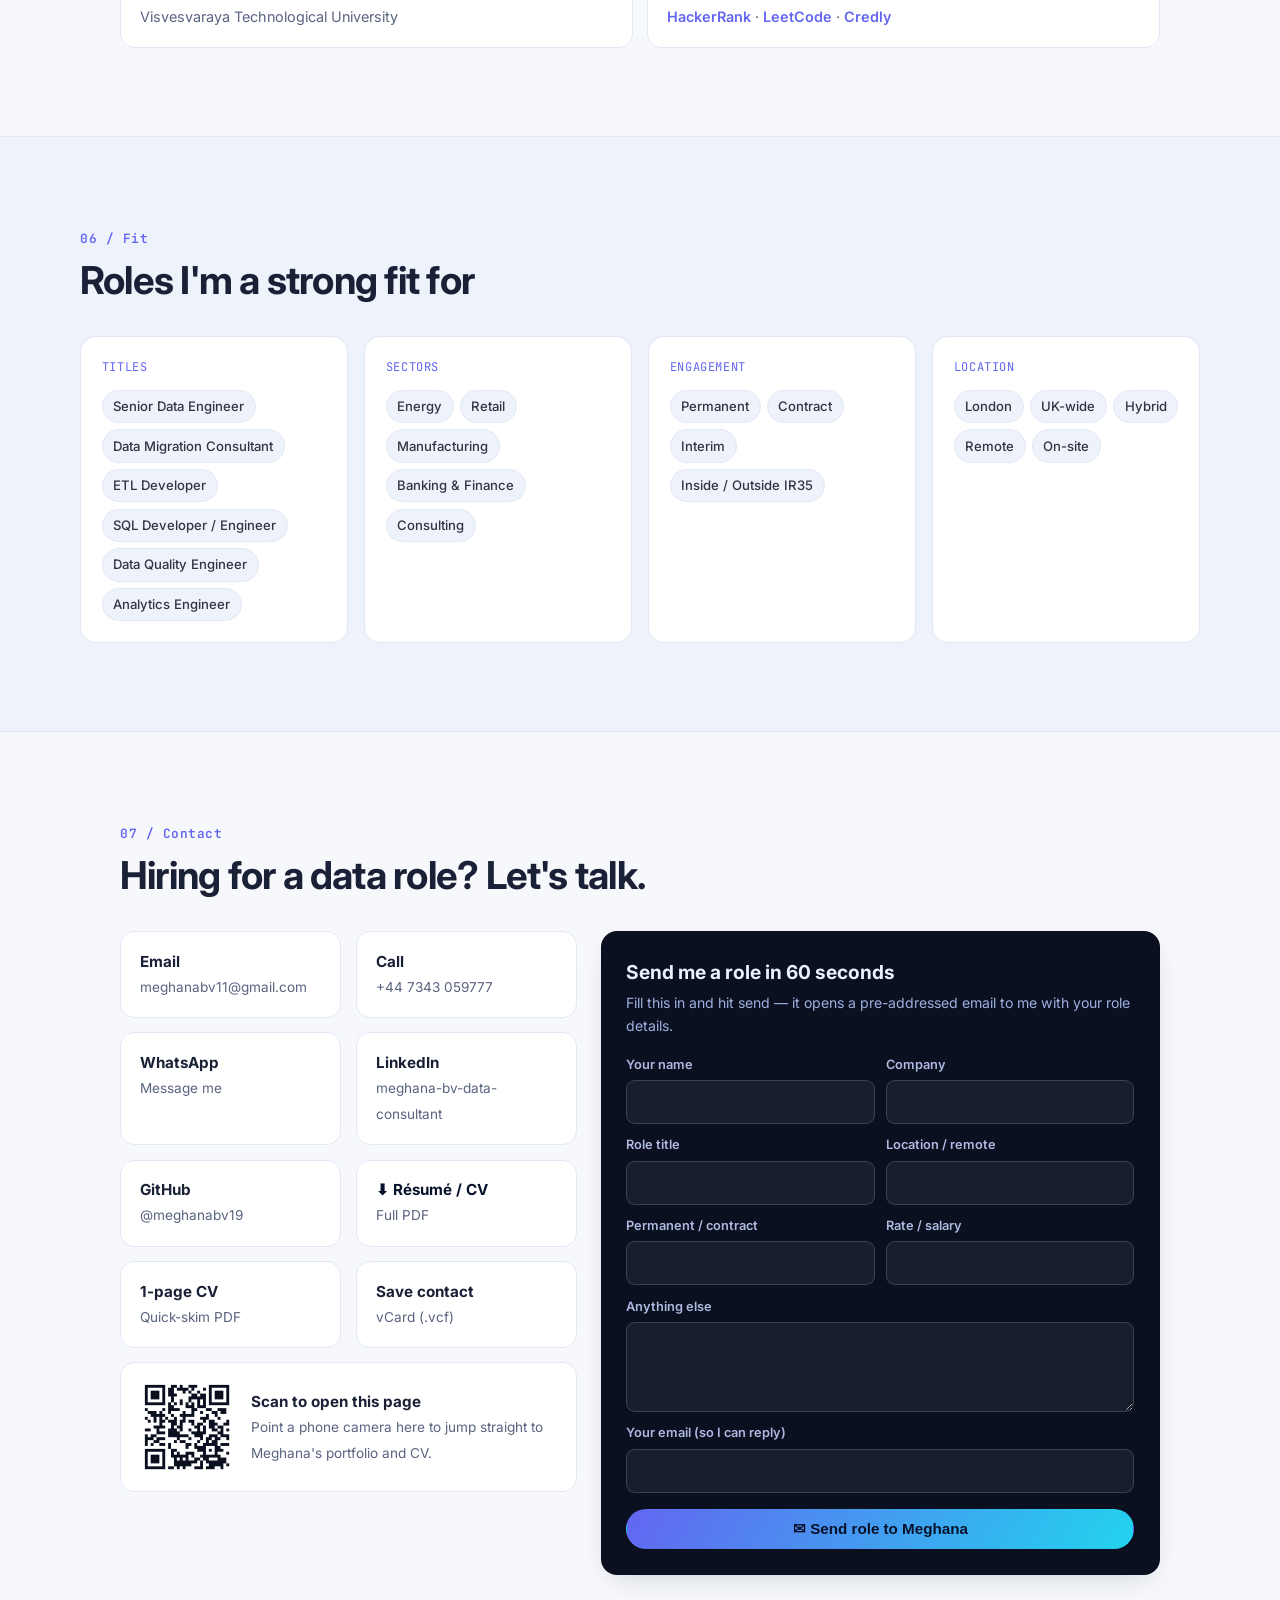
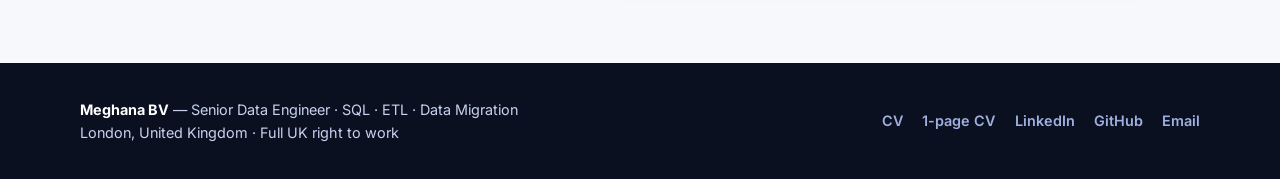
==== commit d3c15057: "Set hero to the original '7+ years designing' tagline (chosen version) Co-Authored-By: Claude Opus 4" ====
--- a/index.html
+++ b/index.html
@@ -161,10 +161,9 @@
         <h1>Meghana BV</h1>
         <p class="hero__title">Senior Data Engineer <span>·</span> SQL <span>·</span> ETL <span>·</span> Data Migration</p>
         <p class="hero__lede">
-          I build the invisible layer that makes enterprise data trustworthy —
-          <strong>ETL/ELT pipelines</strong>, <strong>SQL data-quality frameworks</strong> and
-          <strong>SAP data migrations</strong> that move millions of records into production, cleanly.
-          7+ years across energy, retail, manufacturing and banking.
+          7+ years designing and delivering enterprise <strong>ETL/ELT pipelines</strong>,
+          <strong>SQL data-quality frameworks</strong> and large-scale <strong>SAP data migrations</strong>
+          across energy, retail, manufacturing and banking — moving millions of records into production, cleanly.
         </p>
 
         <ul class="badges">
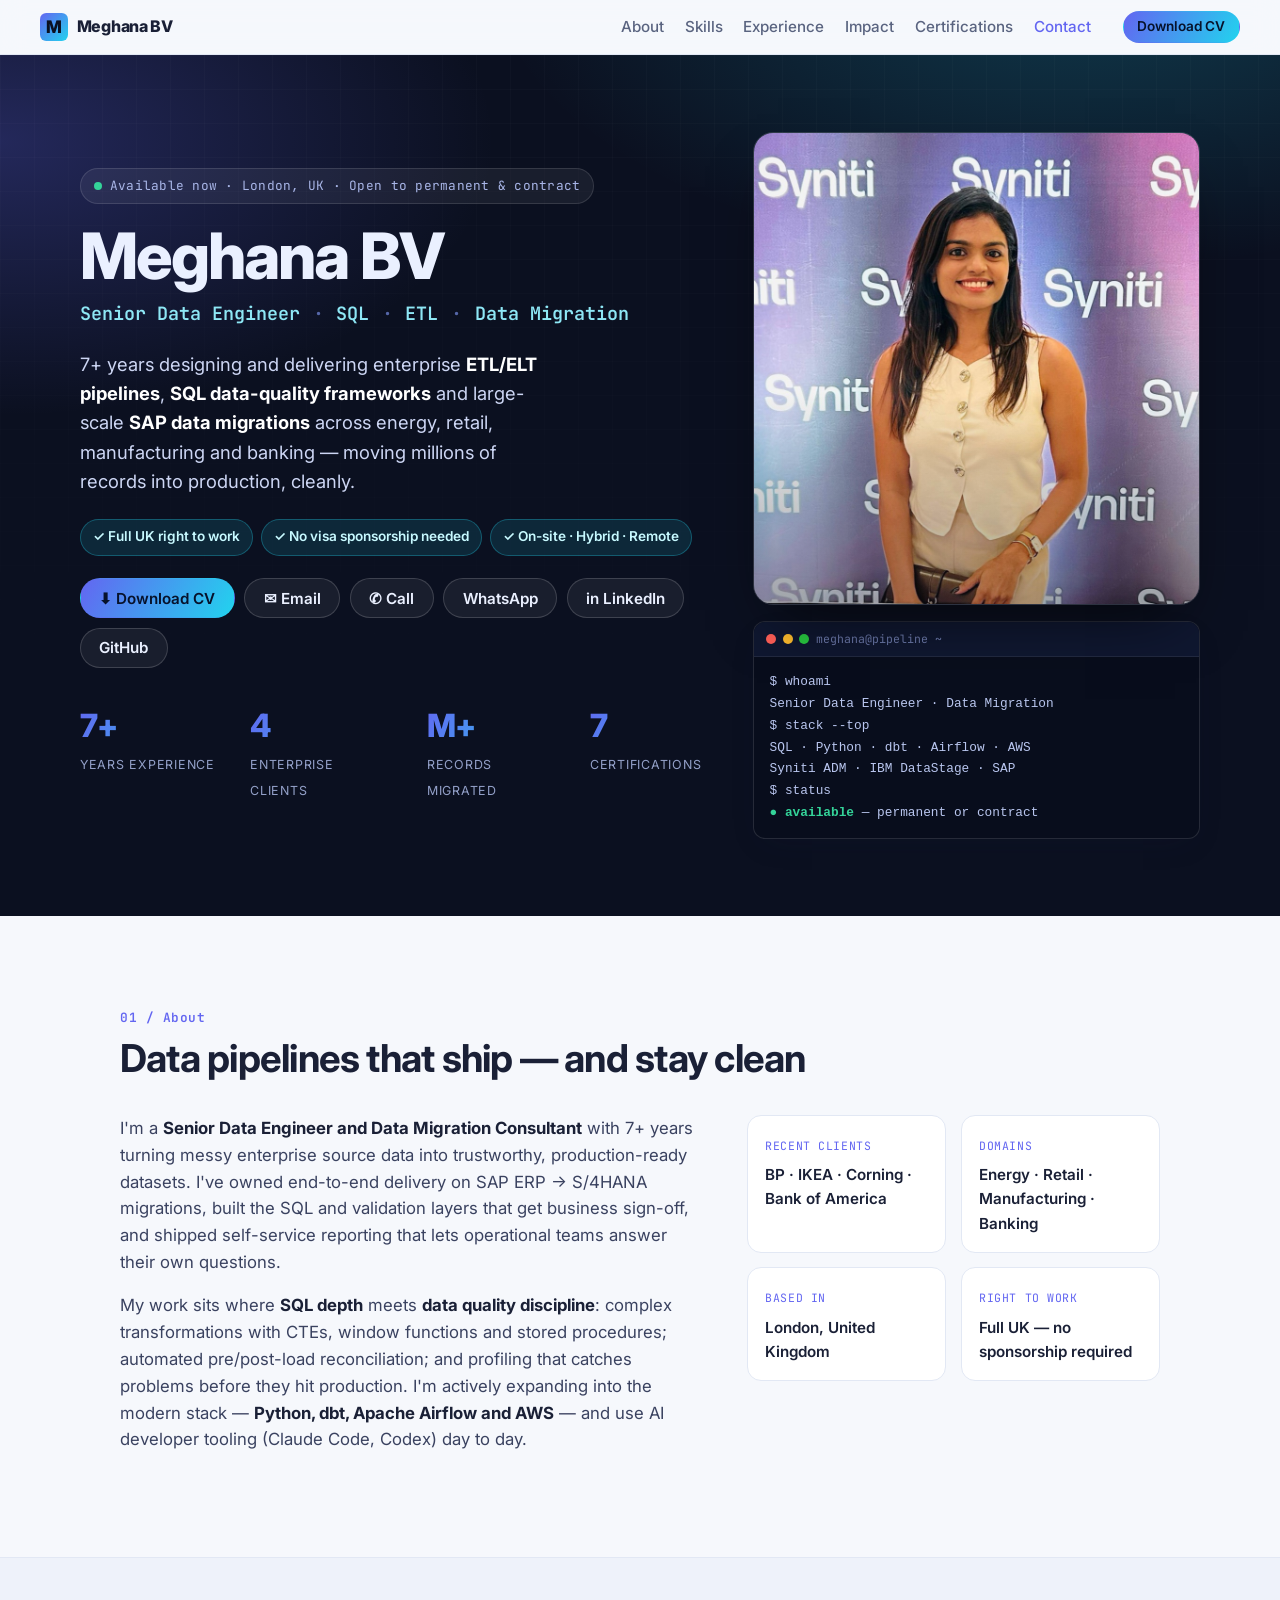
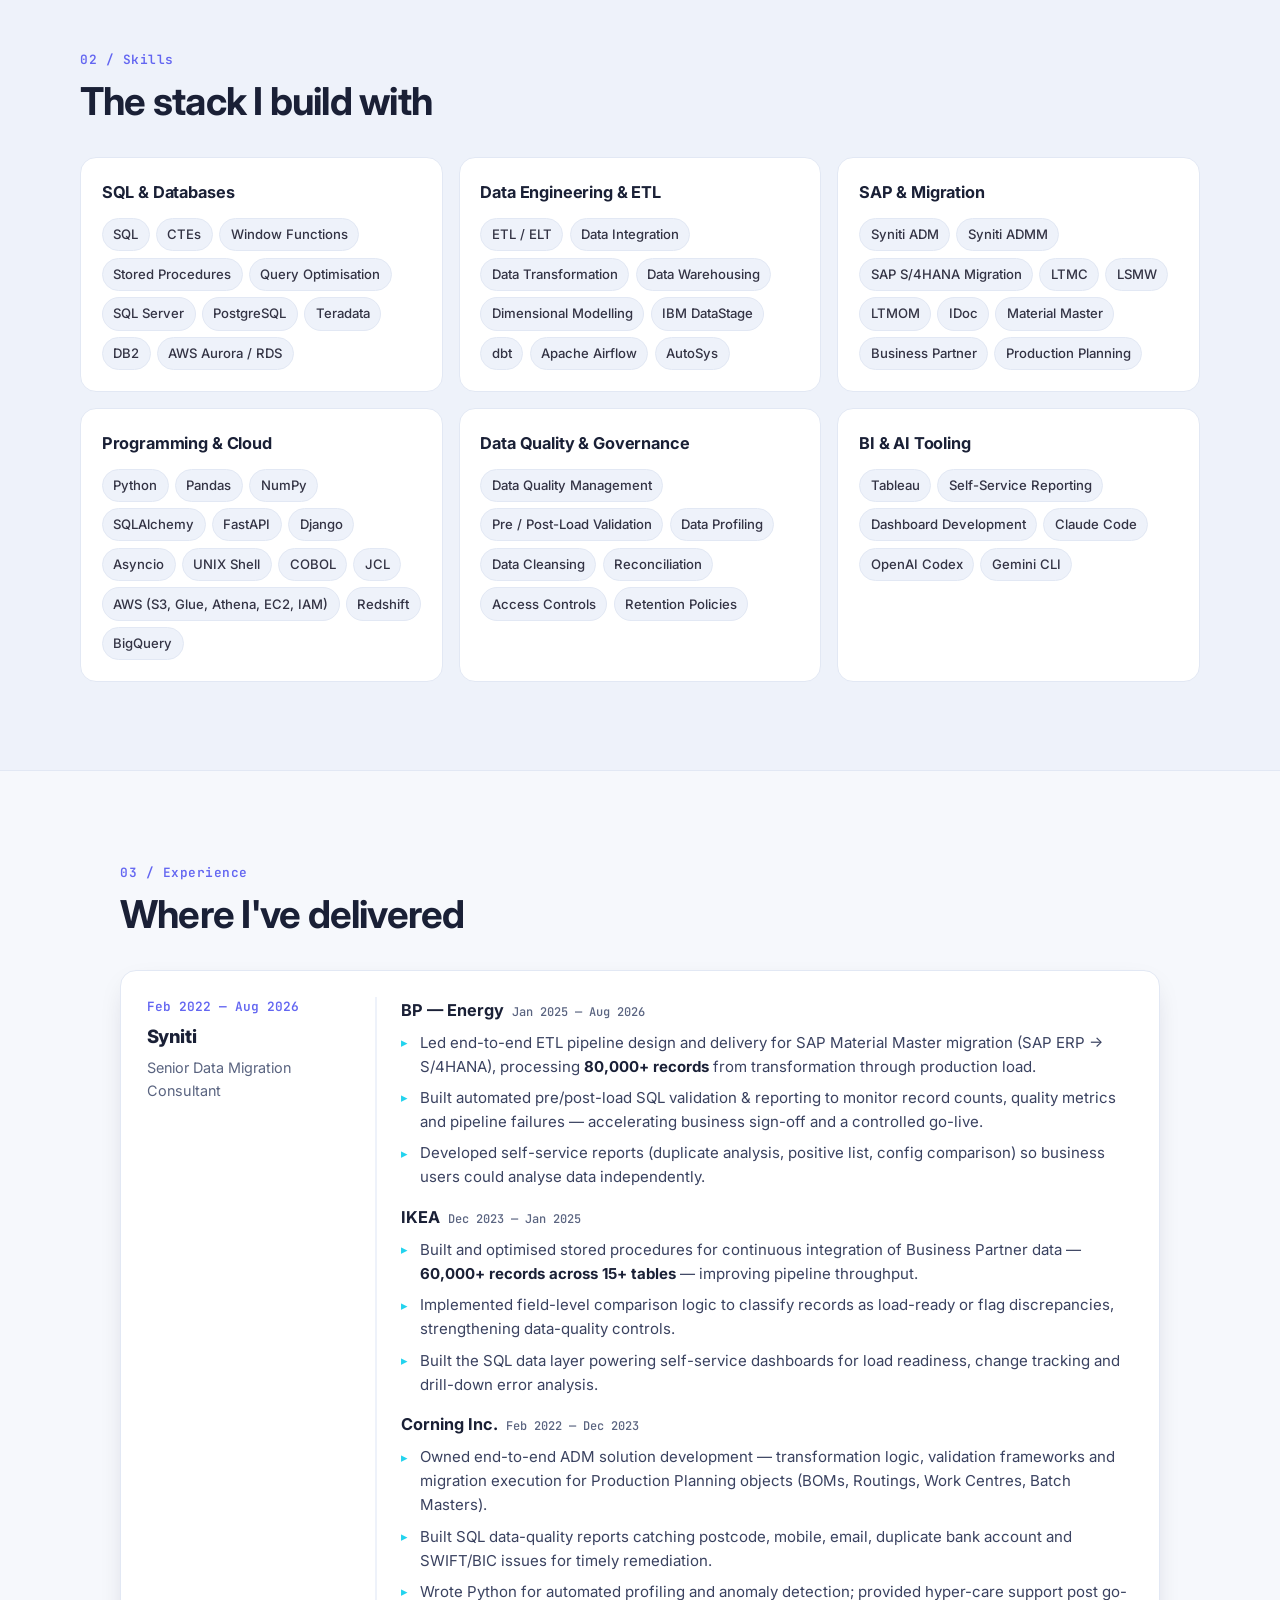
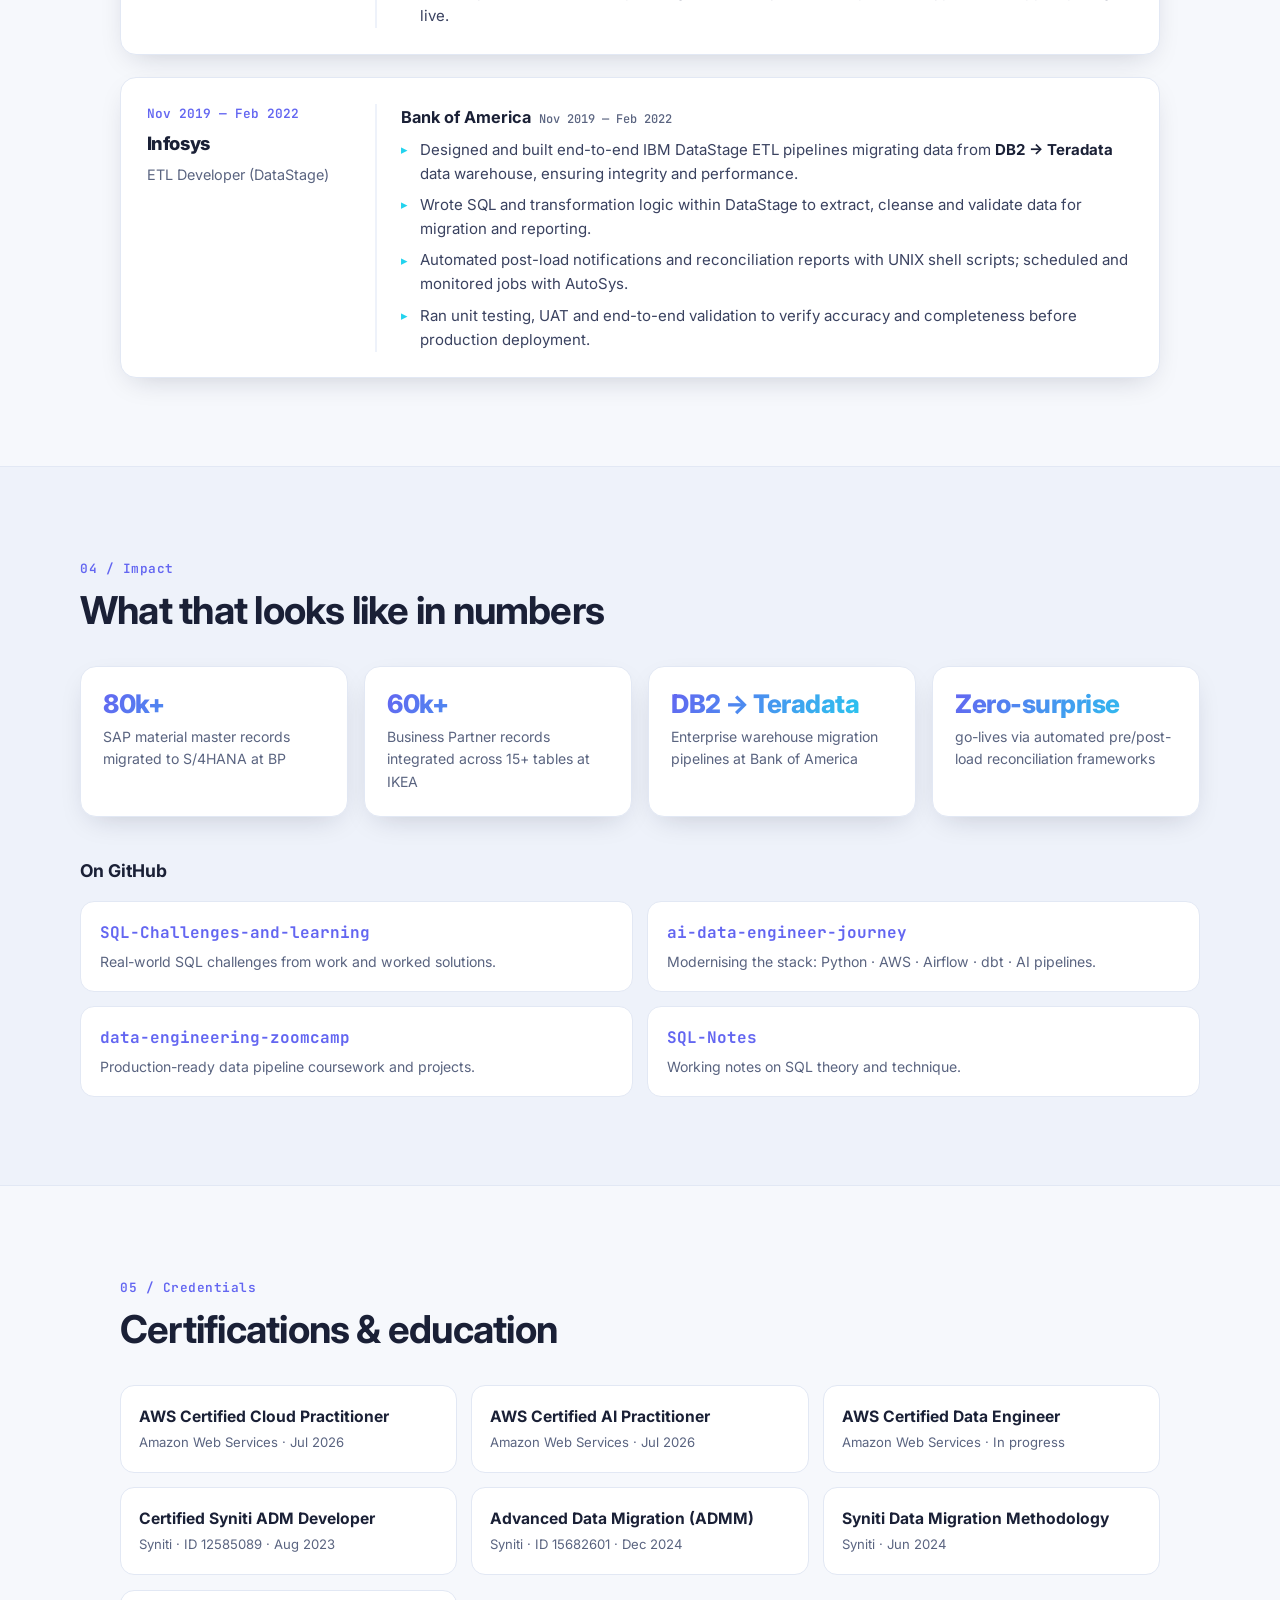
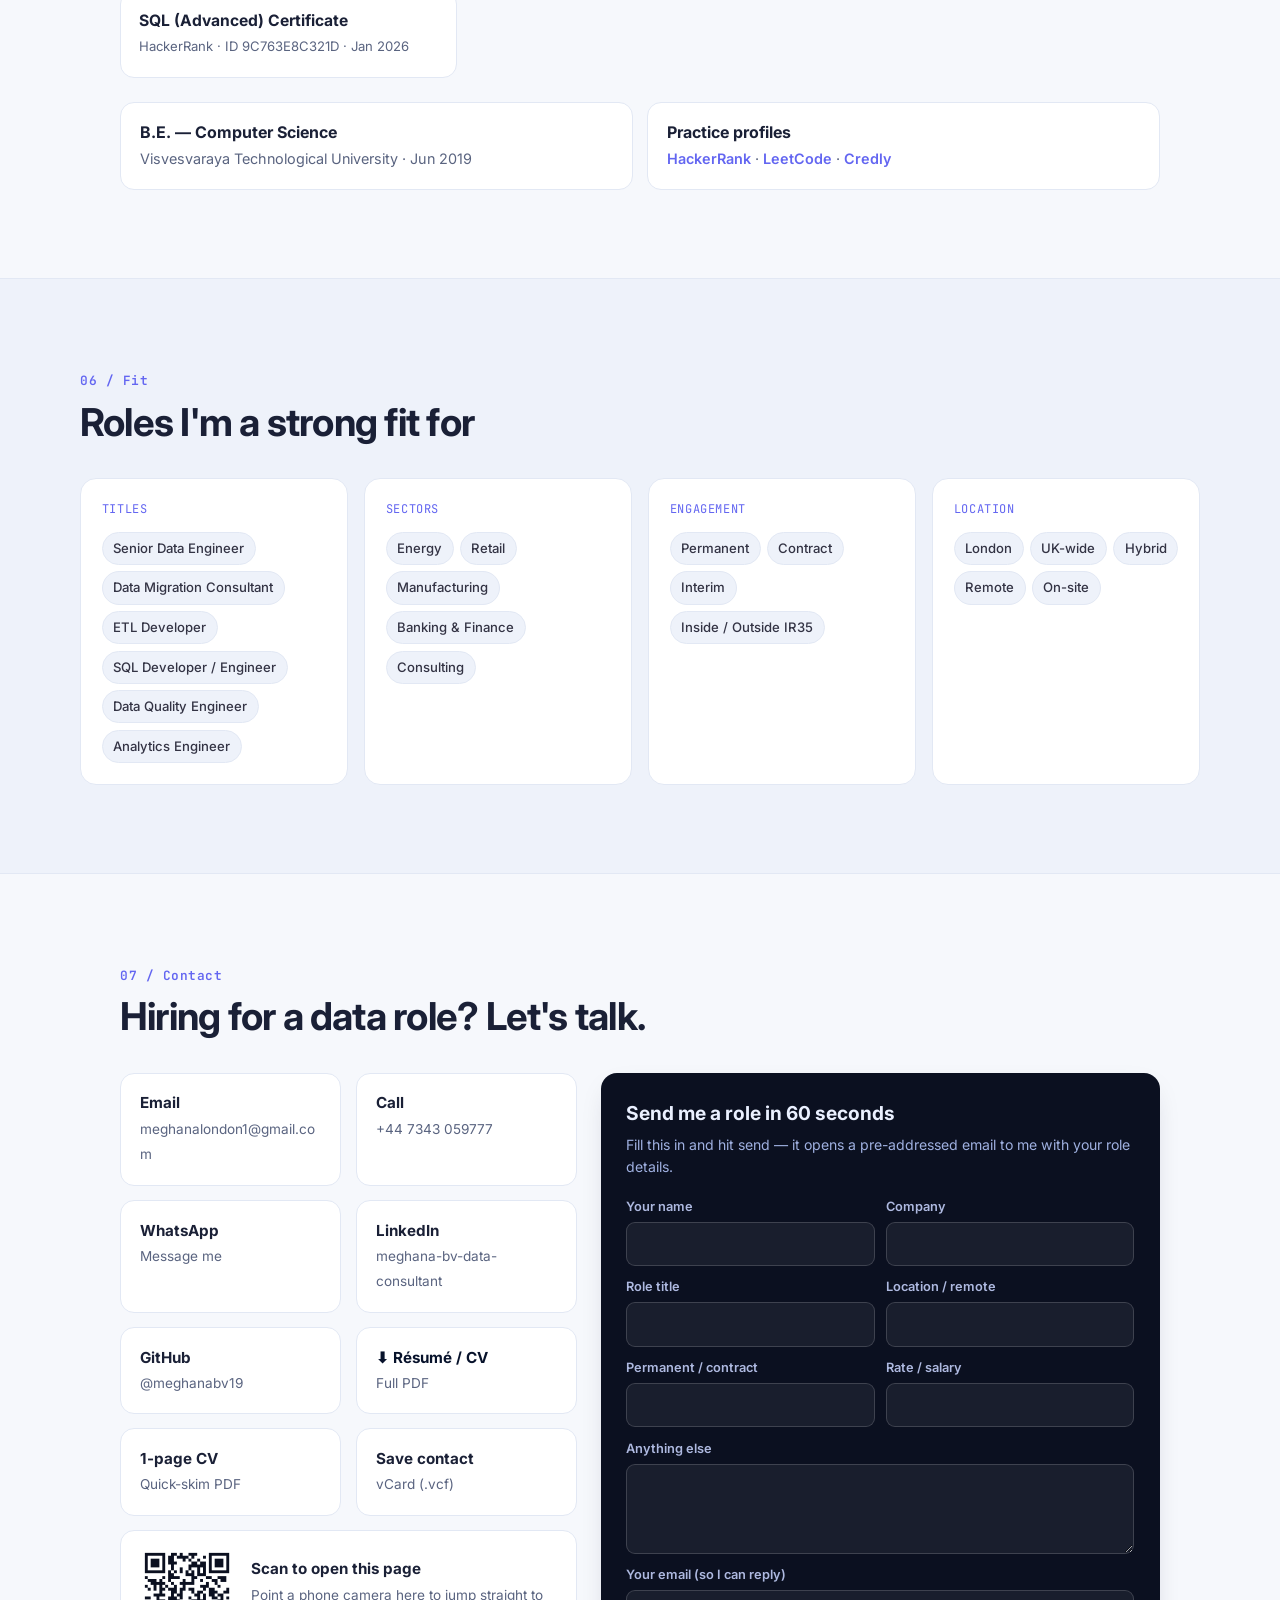
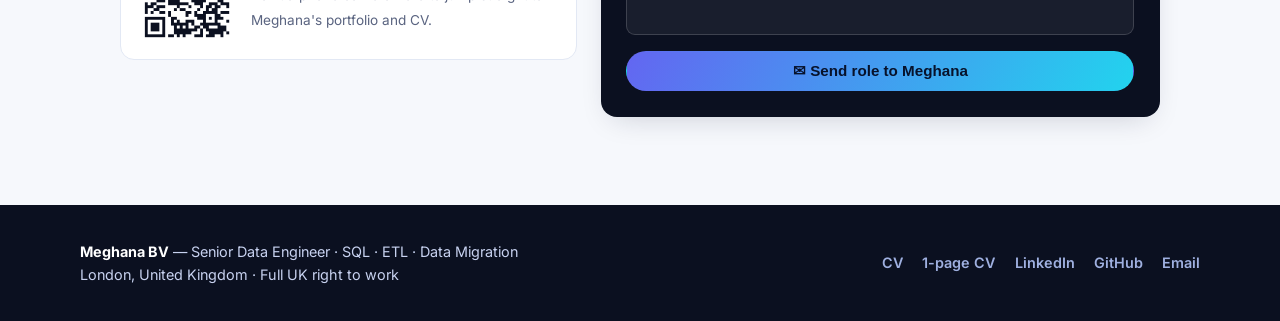
==== commit d6b31984: "Update site from London CV: dates, skills, certs, email - Sync employment dates to CV (BP Jan 2025–A" ====
--- a/index.html
+++ b/index.html
@@ -79,7 +79,7 @@
     "jobTitle": "Senior Data Engineer",
     "description": "Senior Data Engineer and Data Migration Consultant with 7+ years designing, building and optimising enterprise ETL/ELT pipelines, SQL data-quality frameworks and large-scale SAP data migrations across energy, retail, manufacturing and banking. Expert in SQL (CTEs, window functions, stored procedures, query optimisation) across SQL Server, PostgreSQL, Teradata and DB2. Skilled in Syniti ADM/ADMM, IBM DataStage, Python, dbt, Apache Airflow and AWS. Full right to work in the UK, no visa sponsorship required.",
     "image": "https://meghanabv19.github.io/assets/meghana-portrait.jpg",
-    "email": "mailto:meghanabv11@gmail.com",
+    "email": "mailto:meghanalondon1@gmail.com",
     "telephone": "+44-7343-059777",
     "url": "https://meghanabv19.github.io/",
     "gender": "Female",
@@ -174,7 +174,7 @@
 
         <div class="cta-row">
           <a class="btn btn--accent" href="cv/Meghana-BV-CV.pdf" download>⬇ Download CV</a>
-          <a class="btn" href="mailto:meghanabv11@gmail.com?subject=Data%20Engineering%20role%20for%20Meghana">✉ Email</a>
+          <a class="btn" href="mailto:meghanalondon1@gmail.com?subject=Data%20Engineering%20role%20for%20Meghana">✉ Email</a>
           <a class="btn" href="tel:+447343059777">✆ Call</a>
           <a class="btn" href="https://wa.me/447343059777?text=Hi%20Meghana%2C%20we%27re%20hiring%20for%20a%20data%20role" target="_blank" rel="noopener">WhatsApp</a>
           <a class="btn" href="https://www.linkedin.com/in/meghana-bv-data-consultant/" target="_blank" rel="noopener">in LinkedIn</a>
@@ -185,7 +185,7 @@
           <div class="stat"><b>7+</b><span>years experience</span></div>
           <div class="stat"><b>4</b><span>enterprise clients</span></div>
           <div class="stat"><b>M+</b><span>records migrated</span></div>
-          <div class="stat"><b>6</b><span>certifications</span></div>
+          <div class="stat"><b>7</b><span>certifications</span></div>
         </div>
       </div>
 
@@ -281,8 +281,9 @@
       <div class="skillcard">
         <h3>Programming &amp; Cloud</h3>
         <ul class="pills">
-          <li>Python</li><li>Pandas</li><li>NumPy</li><li>SQLAlchemy</li><li>FastAPI</li>
-          <li>UNIX Shell</li><li>AWS (S3, Glue, Athena, EC2, IAM)</li><li>Redshift</li>
+          <li>Python</li><li>Pandas</li><li>NumPy</li><li>SQLAlchemy</li><li>FastAPI</li><li>Django</li>
+          <li>Asyncio</li><li>UNIX Shell</li><li>COBOL</li><li>JCL</li>
+          <li>AWS (S3, Glue, Athena, EC2, IAM)</li><li>Redshift</li><li>BigQuery</li>
         </ul>
       </div>
       <div class="skillcard">
@@ -312,24 +313,24 @@
 
       <article class="tl">
         <div class="tl__meta">
-          <span class="tl__date">Mar 2022 — Present</span>
+          <span class="tl__date">Feb 2022 — Aug 2026</span>
           <span class="tl__co">Syniti</span>
           <span class="tl__role">Senior Data Migration Consultant</span>
         </div>
         <div class="tl__body">
-          <h3>BP — Energy <span class="tl__when">Mar 2025 — Present</span></h3>
+          <h3>BP — Energy <span class="tl__when">Jan 2025 — Aug 2026</span></h3>
           <ul>
             <li>Led end-to-end ETL pipeline design and delivery for SAP Material Master migration (SAP ERP → S/4HANA), processing <strong>80,000+ records</strong> from transformation through production load.</li>
             <li>Built automated pre/post-load SQL validation &amp; reporting to monitor record counts, quality metrics and pipeline failures — accelerating business sign-off and a controlled go-live.</li>
             <li>Developed self-service reports (duplicate analysis, positive list, config comparison) so business users could analyse data independently.</li>
           </ul>
-          <h3>IKEA <span class="tl__when">Jan 2024 — Feb 2025</span></h3>
+          <h3>IKEA <span class="tl__when">Dec 2023 — Jan 2025</span></h3>
           <ul>
             <li>Built and optimised stored procedures for continuous integration of Business Partner data — <strong>60,000+ records across 15+ tables</strong> — improving pipeline throughput.</li>
             <li>Implemented field-level comparison logic to classify records as load-ready or flag discrepancies, strengthening data-quality controls.</li>
             <li>Built the SQL data layer powering self-service dashboards for load readiness, change tracking and drill-down error analysis.</li>
           </ul>
-          <h3>Corning Inc. <span class="tl__when">Mar 2022 — Dec 2023</span></h3>
+          <h3>Corning Inc. <span class="tl__when">Feb 2022 — Dec 2023</span></h3>
           <ul>
             <li>Owned end-to-end ADM solution development — transformation logic, validation frameworks and migration execution for Production Planning objects (BOMs, Routings, Work Centres, Batch Masters).</li>
             <li>Built SQL data-quality reports catching postcode, mobile, email, duplicate bank account and SWIFT/BIC issues for timely remediation.</li>
@@ -402,22 +403,24 @@
     </div>
     <div class="certs">
       <a class="cert" href="https://www.credly.com/users/meghanabv/badges/credly" target="_blank" rel="noopener">
-        <span class="cert__body"><b>AWS Certified Cloud Practitioner</b><i>Amazon Web Services</i></span></a>
+        <span class="cert__body"><b>AWS Certified Cloud Practitioner</b><i>Amazon Web Services · Jul 2026</i></span></a>
       <a class="cert" href="https://www.credly.com/users/meghanabv/badges/credly" target="_blank" rel="noopener">
-        <span class="cert__body"><b>AWS Certified AI Practitioner</b><i>Amazon Web Services</i></span></a>
+        <span class="cert__body"><b>AWS Certified AI Practitioner</b><i>Amazon Web Services · Jul 2026</i></span></a>
       <a class="cert" href="https://www.credly.com/users/meghanabv/badges/credly" target="_blank" rel="noopener">
-        <span class="cert__body"><b>Certified Syniti ADM Developer</b><i>Syniti · ID 12585089</i></span></a>
+        <span class="cert__body"><b>AWS Certified Data Engineer</b><i>Amazon Web Services · In progress</i></span></a>
       <a class="cert" href="https://www.credly.com/users/meghanabv/badges/credly" target="_blank" rel="noopener">
-        <span class="cert__body"><b>Advanced Data Migration (ADMM)</b><i>Syniti · ID 15682601</i></span></a>
+        <span class="cert__body"><b>Certified Syniti ADM Developer</b><i>Syniti · ID 12585089 · Aug 2023</i></span></a>
       <a class="cert" href="https://www.credly.com/users/meghanabv/badges/credly" target="_blank" rel="noopener">
-        <span class="cert__body"><b>Syniti Data Migration Methodology</b><i>Syniti</i></span></a>
+        <span class="cert__body"><b>Advanced Data Migration (ADMM)</b><i>Syniti · ID 15682601 · Dec 2024</i></span></a>
+      <a class="cert" href="https://www.credly.com/users/meghanabv/badges/credly" target="_blank" rel="noopener">
+        <span class="cert__body"><b>Syniti Data Migration Methodology</b><i>Syniti · Jun 2024</i></span></a>
       <a class="cert" href="https://www.hackerrank.com/profile/meghanabv11" target="_blank" rel="noopener">
-        <span class="cert__body"><b>SQL (Advanced) Certificate</b><i>HackerRank · ID 9C763E8C321D</i></span></a>
+        <span class="cert__body"><b>SQL (Advanced) Certificate</b><i>HackerRank · ID 9C763E8C321D · Jan 2026</i></span></a>
     </div>
     <div class="edu">
       <div class="edu__card">
         <b>B.E. — Computer Science</b>
-        <span>Visvesvaraya Technological University</span>
+        <span>Visvesvaraya Technological University · Jun 2019</span>
       </div>
       <div class="edu__card">
         <b>Practice profiles</b>
@@ -475,7 +478,7 @@
     <div class="contact">
       <div class="contact__left">
       <div class="contact__cards">
-        <a class="ccard" href="mailto:meghanabv11@gmail.com?subject=Data%20Engineering%20role%20for%20Meghana"><b>Email</b><span>meghanabv11@gmail.com</span></a>
+        <a class="ccard" href="mailto:meghanalondon1@gmail.com?subject=Data%20Engineering%20role%20for%20Meghana"><b>Email</b><span>meghanalondon1@gmail.com</span></a>
         <a class="ccard" href="tel:+447343059777"><b>Call</b><span>+44 7343 059777</span></a>
         <a class="ccard" href="https://wa.me/447343059777?text=Hi%20Meghana%2C%20we%27re%20hiring" target="_blank" rel="noopener"><b>WhatsApp</b><span>Message me</span></a>
         <a class="ccard" href="https://www.linkedin.com/in/meghana-bv-data-consultant/" target="_blank" rel="noopener"><b>LinkedIn</b><span>meghana-bv-data-consultant</span></a>
@@ -525,7 +528,7 @@
       <a href="cv/Meghana-BV-CV-1page.pdf" download>1-page CV</a>
       <a href="https://www.linkedin.com/in/meghana-bv-data-consultant/" target="_blank" rel="noopener">LinkedIn</a>
       <a href="https://github.com/meghanabv19" target="_blank" rel="noopener">GitHub</a>
-      <a href="mailto:meghanabv11@gmail.com">Email</a>
+      <a href="mailto:meghanalondon1@gmail.com">Email</a>
     </div>
   </div>
 </footer>
